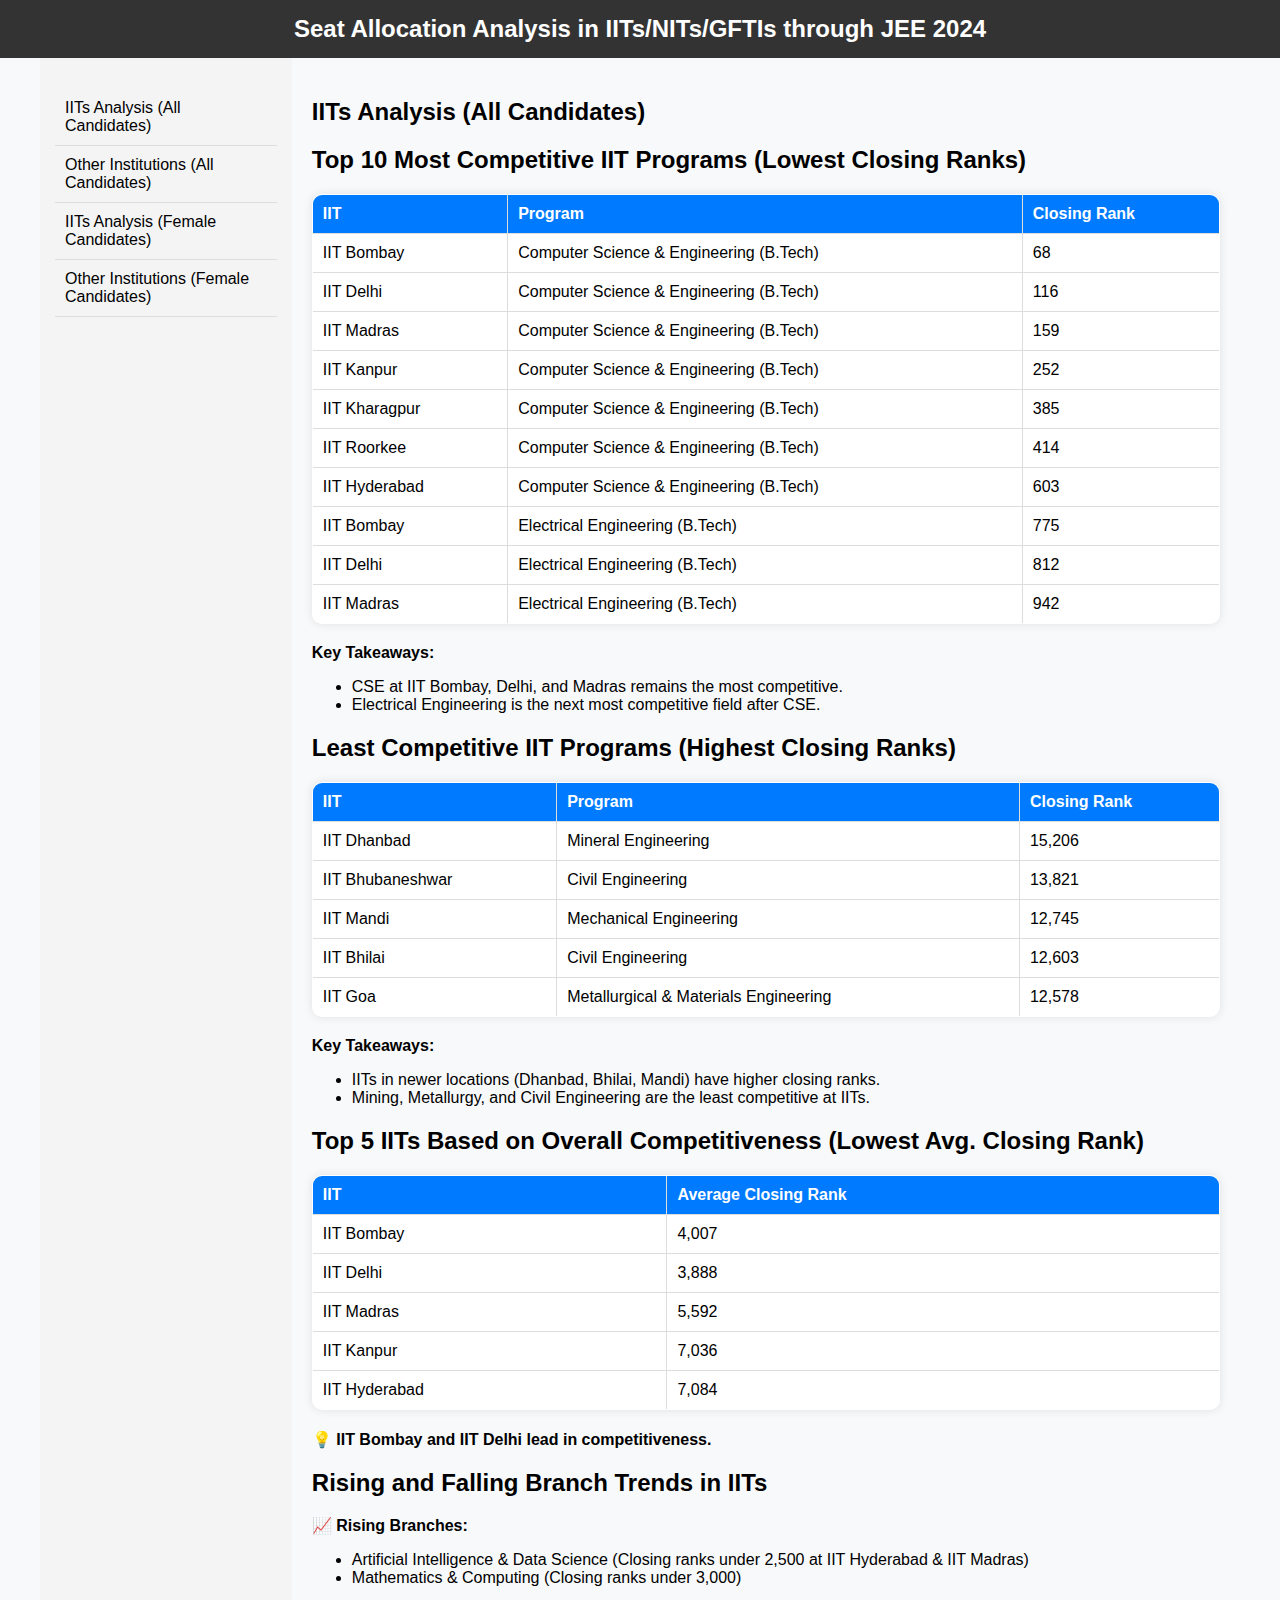
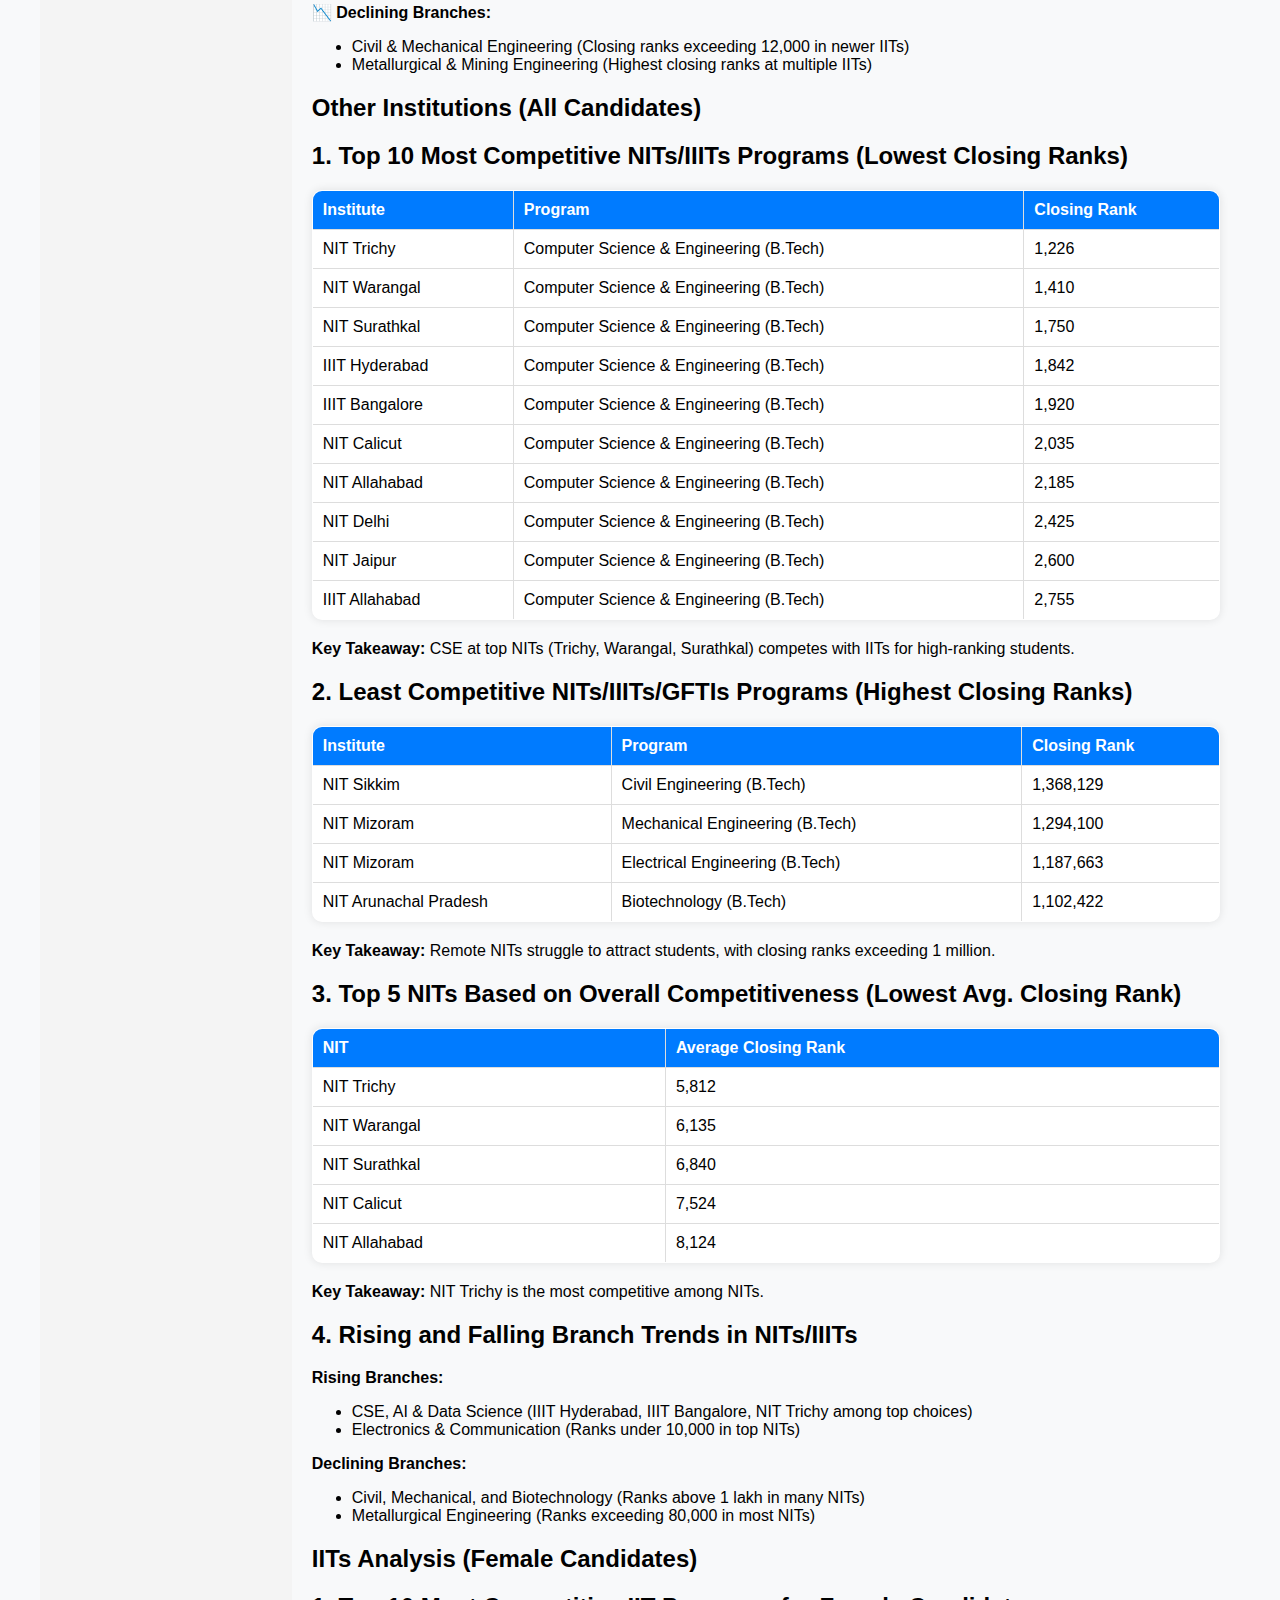
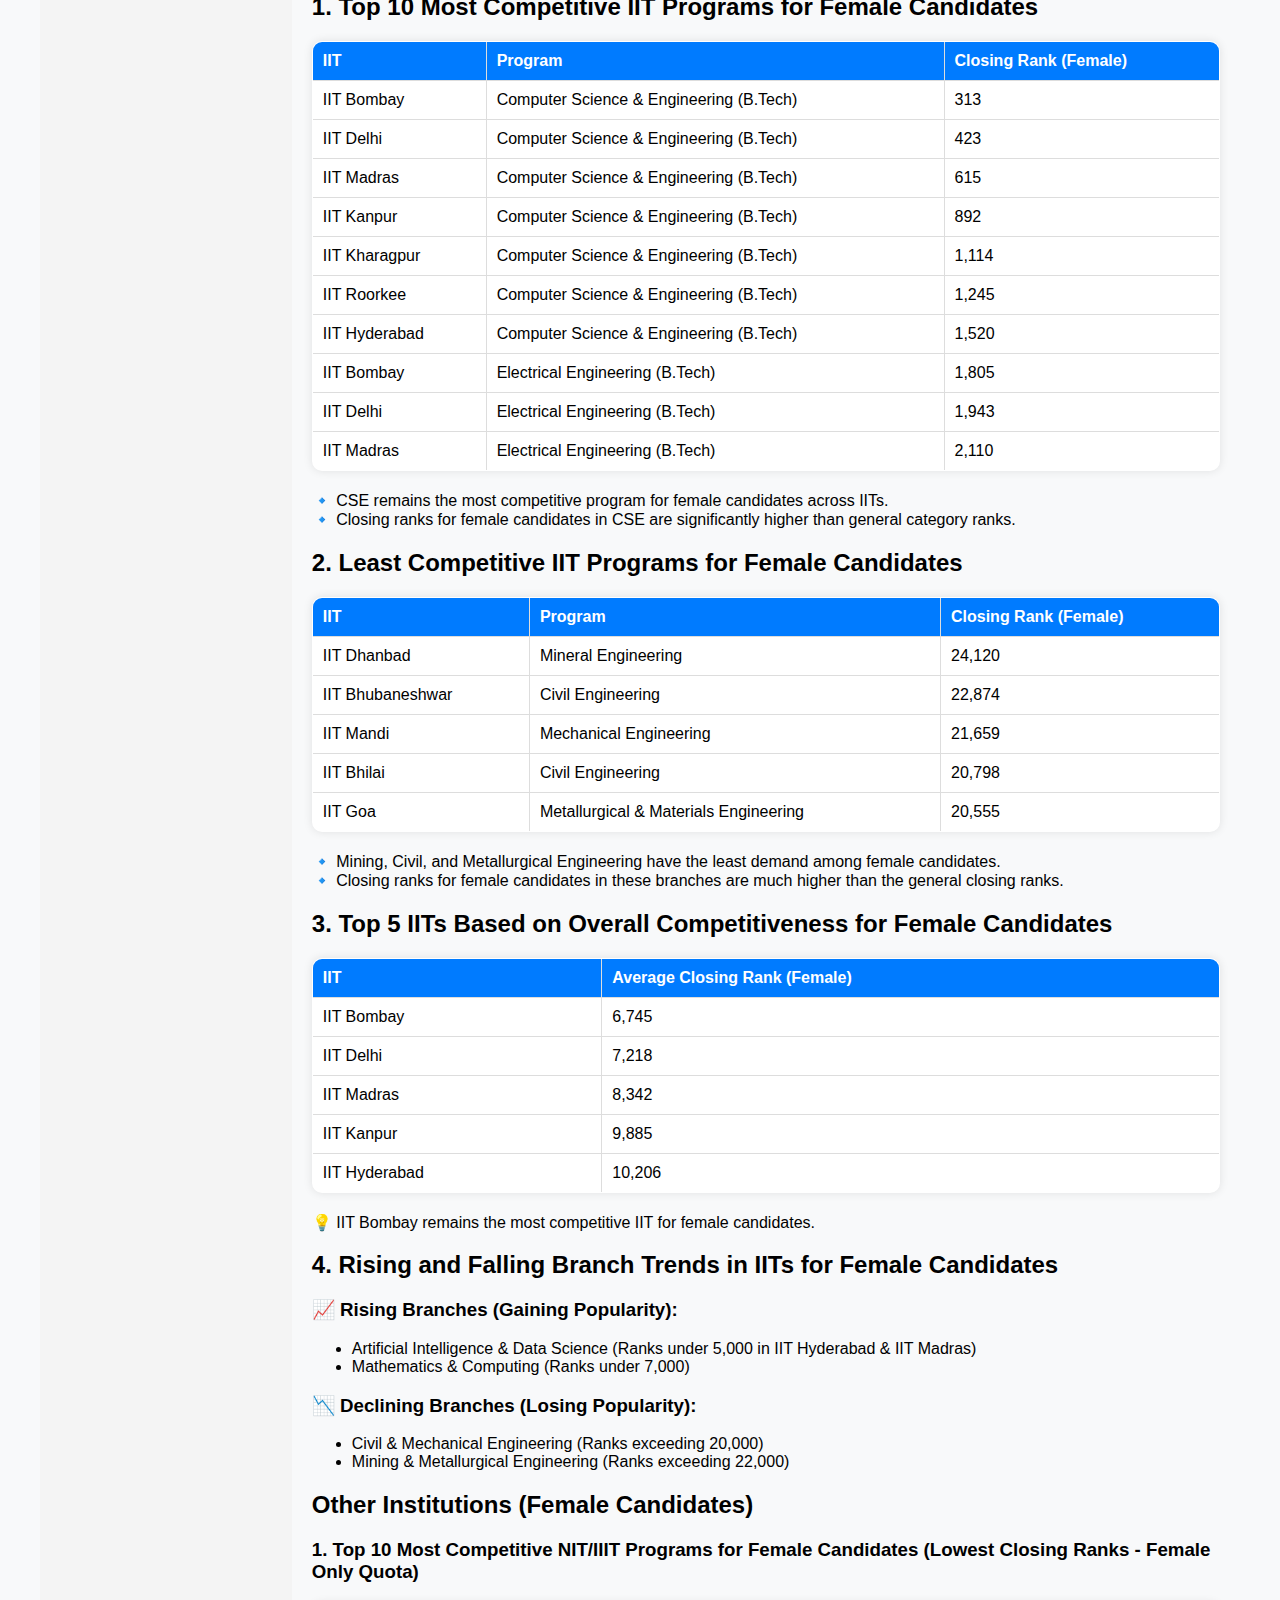
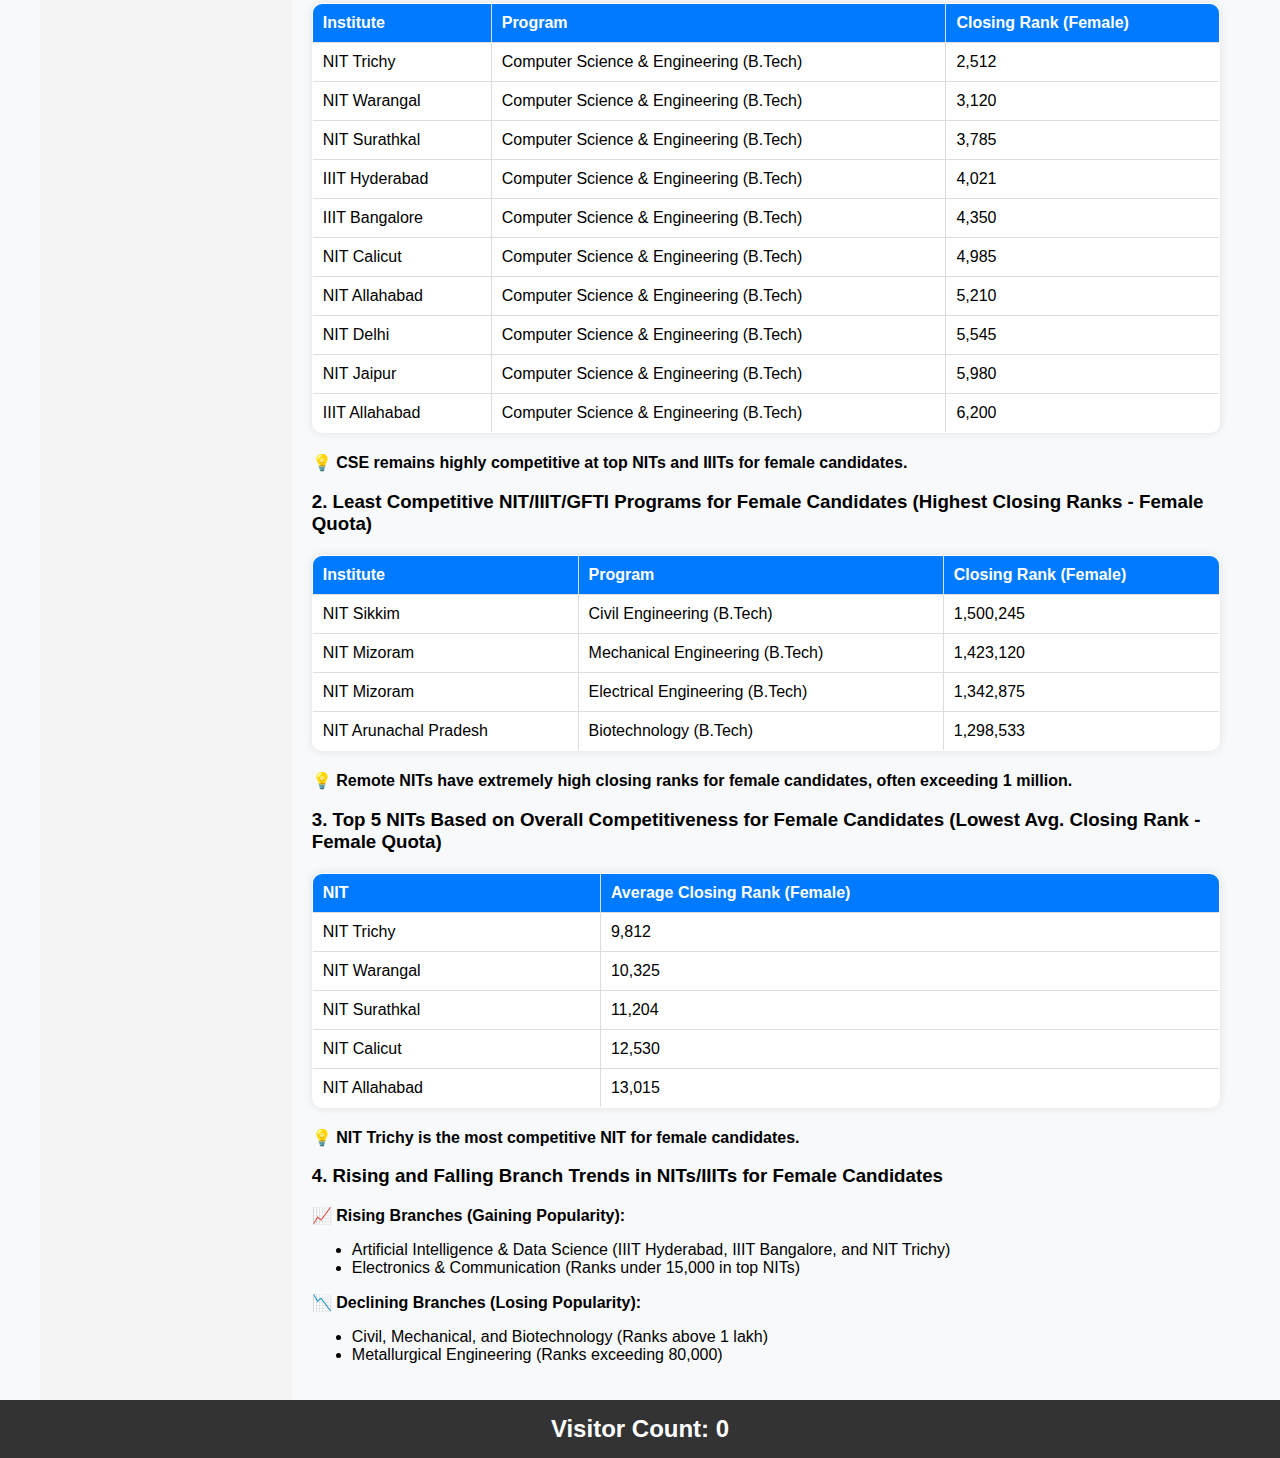
==== index.html @ ded63b6b "update" ====
<!DOCTYPE html>
<html lang="en">
<head>
    <meta charset="UTF-8">
    <meta name="viewport" content="width=device-width, initial-scale=1.0">
    <title>Seat Allocation Analysis</title>
    <style>
        body {
            font-family: Arial, sans-serif;
            margin: 0;
            padding: 0;
            display: flex;
            flex-direction: column;
            align-items: center;
            background-color: #f8f9fa;
        }
        header, footer {
            width: 100%;
            background-color: #333;
            color: white;
            text-align: center;
            padding: 15px;
            font-size: 24px;
            font-weight: bold;
        }
        .container {
            display: flex;
            width: 100%;
            max-width: 1200px;
        }
        .menu {
            width: 250px;
            background-color: #f4f4f4;
            padding: 15px;
        }
        .menu ul {
            list-style-type: none;
            padding: 0;
        }
        .menu ul li {
            padding: 10px;
            border-bottom: 1px solid #ddd;
        }
        .menu ul li a {
            text-decoration: none;
            color: black;
        }
        .content {
            flex-grow: 1;
            padding: 20px;
        }
        .key-takeaway {
            background: #e9f5ff;
            padding: 15px;
            margin-top: 10px;
            border-left: 5px solid #007bff;
        }
        table {
            width: 100%;
            border-collapse: collapse;
            margin: 20px 0;
            background: white;
            border-radius: 10px;
            overflow: hidden;
            box-shadow: 0px 0px 10px rgba(0, 0, 0, 0.1);
        }
        table, th, td {
            border: 1px solid #ddd;
            text-align: left;
            padding: 10px;
        }
        th {
            background-color: #007bff;
            color: white;
        }
        @media (max-width: 768px) {
            .container {
                flex-direction: column;
            }
            .menu {
                width: 100%;
                text-align: center;
            }
            .menu ul li {
                display: inline;
                padding: 10px;
            }
        }
    </style>
</head>
<body>
    <header>Seat Allocation Analysis in IITs/NITs/GFTIs through JEE 2024</header>
    <div class="container">
        <nav class="menu">
            <ul>
                <li><a href="#iit-all">IITs Analysis (All Candidates)</a></li>
                <li><a href="#other-all">Other Institutions (All Candidates)</a></li>
                <li><a href="#iit-female">IITs Analysis (Female Candidates)</a></li>
                <li><a href="#other-female">Other Institutions (Female Candidates)</a></li>
            </ul>
        </nav>
        <div class="content">
            <h2 id="iit-analysis">IITs Analysis (All Candidates)</h2>
            <h2>Top 10 Most Competitive IIT Programs (Lowest Closing Ranks)</h2>
            <table>
                <tr>
                    <th>IIT</th>
                    <th>Program</th>
                    <th>Closing Rank</th>
                </tr>
                <tr><td>IIT Bombay</td><td>Computer Science & Engineering (B.Tech)</td><td>68</td></tr>
                <tr><td>IIT Delhi</td><td>Computer Science & Engineering (B.Tech)</td><td>116</td></tr>
                <tr><td>IIT Madras</td><td>Computer Science & Engineering (B.Tech)</td><td>159</td></tr>
                <tr><td>IIT Kanpur</td><td>Computer Science & Engineering (B.Tech)</td><td>252</td></tr>
                <tr><td>IIT Kharagpur</td><td>Computer Science & Engineering (B.Tech)</td><td>385</td></tr>
                <tr><td>IIT Roorkee</td><td>Computer Science & Engineering (B.Tech)</td><td>414</td></tr>
                <tr><td>IIT Hyderabad</td><td>Computer Science & Engineering (B.Tech)</td><td>603</td></tr>
                <tr><td>IIT Bombay</td><td>Electrical Engineering (B.Tech)</td><td>775</td></tr>
                <tr><td>IIT Delhi</td><td>Electrical Engineering (B.Tech)</td><td>812</td></tr>
                <tr><td>IIT Madras</td><td>Electrical Engineering (B.Tech)</td><td>942</td></tr>
            </table>
            <div class="key-takeaways">
                <strong>Key Takeaways:</strong>
                <ul>
                    <li>CSE at IIT Bombay, Delhi, and Madras remains the most competitive.</li>
                    <li>Electrical Engineering is the next most competitive field after CSE.</li>
                </ul>
            </div>
        
            <h2>Least Competitive IIT Programs (Highest Closing Ranks)</h2>
            <table>
                <tr>
                    <th>IIT</th>
                    <th>Program</th>
                    <th>Closing Rank</th>
                </tr>
                <tr><td>IIT Dhanbad</td><td>Mineral Engineering</td><td>15,206</td></tr>
                <tr><td>IIT Bhubaneshwar</td><td>Civil Engineering</td><td>13,821</td></tr>
                <tr><td>IIT Mandi</td><td>Mechanical Engineering</td><td>12,745</td></tr>
                <tr><td>IIT Bhilai</td><td>Civil Engineering</td><td>12,603</td></tr>
                <tr><td>IIT Goa</td><td>Metallurgical & Materials Engineering</td><td>12,578</td></tr>
            </table>
            <div class="key-takeaways">
                <strong>Key Takeaways:</strong>
                <ul>
                    <li>IITs in newer locations (Dhanbad, Bhilai, Mandi) have higher closing ranks.</li>
                    <li>Mining, Metallurgy, and Civil Engineering are the least competitive at IITs.</li>
                </ul>
            </div>
        
            <h2>Top 5 IITs Based on Overall Competitiveness (Lowest Avg. Closing Rank)</h2>
            <table>
                <tr>
                    <th>IIT</th>
                    <th>Average Closing Rank</th>
                </tr>
                <tr><td>IIT Bombay</td><td>4,007</td></tr>
                <tr><td>IIT Delhi</td><td>3,888</td></tr>
                <tr><td>IIT Madras</td><td>5,592</td></tr>
                <tr><td>IIT Kanpur</td><td>7,036</td></tr>
                <tr><td>IIT Hyderabad</td><td>7,084</td></tr>
            </table>
            <div class="key-takeaways">
                <p>💡 <strong>IIT Bombay and IIT Delhi lead in competitiveness.</strong></p>
            </div>
        
            <h2>Rising and Falling Branch Trends in IITs</h2>
            <div class="key-takeaways">
                <p>📈 <strong>Rising Branches:</strong></p>
                <ul>
                    <li>Artificial Intelligence & Data Science (Closing ranks under 2,500 at IIT Hyderabad & IIT Madras)</li>
                    <li>Mathematics & Computing (Closing ranks under 3,000)</li>
                </ul>
                <p>📉 <strong>Declining Branches:</strong></p>
                <ul>
                    <li>Civil & Mechanical Engineering (Closing ranks exceeding 12,000 in newer IITs)</li>
                    <li>Metallurgical & Mining Engineering (Highest closing ranks at multiple IITs)</li>
                </ul>
            </div>
            <h2 id="other-all">Other Institutions (All Candidates)</h2>

    <h2>1. Top 10 Most Competitive NITs/IIITs Programs (Lowest Closing Ranks)</h2>
    <table border="1">
        <tr>
            <th>Institute</th>
            <th>Program</th>
            <th>Closing Rank</th>
        </tr>
        <tr><td>NIT Trichy</td><td>Computer Science & Engineering (B.Tech)</td><td>1,226</td></tr>
        <tr><td>NIT Warangal</td><td>Computer Science & Engineering (B.Tech)</td><td>1,410</td></tr>
        <tr><td>NIT Surathkal</td><td>Computer Science & Engineering (B.Tech)</td><td>1,750</td></tr>
        <tr><td>IIIT Hyderabad</td><td>Computer Science & Engineering (B.Tech)</td><td>1,842</td></tr>
        <tr><td>IIIT Bangalore</td><td>Computer Science & Engineering (B.Tech)</td><td>1,920</td></tr>
        <tr><td>NIT Calicut</td><td>Computer Science & Engineering (B.Tech)</td><td>2,035</td></tr>
        <tr><td>NIT Allahabad</td><td>Computer Science & Engineering (B.Tech)</td><td>2,185</td></tr>
        <tr><td>NIT Delhi</td><td>Computer Science & Engineering (B.Tech)</td><td>2,425</td></tr>
        <tr><td>NIT Jaipur</td><td>Computer Science & Engineering (B.Tech)</td><td>2,600</td></tr>
        <tr><td>IIIT Allahabad</td><td>Computer Science & Engineering (B.Tech)</td><td>2,755</td></tr>
    </table>

    <p><strong>Key Takeaway:</strong> CSE at top NITs (Trichy, Warangal, Surathkal) competes with IITs for high-ranking students.</p>

    <h2>2. Least Competitive NITs/IIITs/GFTIs Programs (Highest Closing Ranks)</h2>
    <table border="1">
        <tr>
            <th>Institute</th>
            <th>Program</th>
            <th>Closing Rank</th>
        </tr>
        <tr><td>NIT Sikkim</td><td>Civil Engineering (B.Tech)</td><td>1,368,129</td></tr>
        <tr><td>NIT Mizoram</td><td>Mechanical Engineering (B.Tech)</td><td>1,294,100</td></tr>
        <tr><td>NIT Mizoram</td><td>Electrical Engineering (B.Tech)</td><td>1,187,663</td></tr>
        <tr><td>NIT Arunachal Pradesh</td><td>Biotechnology (B.Tech)</td><td>1,102,422</td></tr>
    </table>

    <p><strong>Key Takeaway:</strong> Remote NITs struggle to attract students, with closing ranks exceeding 1 million.</p>

    <h2>3. Top 5 NITs Based on Overall Competitiveness (Lowest Avg. Closing Rank)</h2>
    <table border="1">
        <tr>
            <th>NIT</th>
            <th>Average Closing Rank</th>
        </tr>
        <tr><td>NIT Trichy</td><td>5,812</td></tr>
        <tr><td>NIT Warangal</td><td>6,135</td></tr>
        <tr><td>NIT Surathkal</td><td>6,840</td></tr>
        <tr><td>NIT Calicut</td><td>7,524</td></tr>
        <tr><td>NIT Allahabad</td><td>8,124</td></tr>
    </table>

    <p><strong>Key Takeaway:</strong> NIT Trichy is the most competitive among NITs.</p>

    <h2>4. Rising and Falling Branch Trends in NITs/IIITs</h2>
    <p><strong>Rising Branches:</strong></p>
    <ul>
        <li>CSE, AI & Data Science (IIIT Hyderabad, IIIT Bangalore, NIT Trichy among top choices)</li>
        <li>Electronics & Communication (Ranks under 10,000 in top NITs)</li>
    </ul>

    <p><strong>Declining Branches:</strong></p>
    <ul>
        <li>Civil, Mechanical, and Biotechnology (Ranks above 1 lakh in many NITs)</li>
        <li>Metallurgical Engineering (Ranks exceeding 80,000 in most NITs)</li>
    </ul>

    <h2 id="iit-female">IITs Analysis (Female Candidates)</h2>
    
    <h2>1. Top 10 Most Competitive IIT Programs for Female Candidates</h2>
    <table border="1">
        <tr>
            <th>IIT</th>
            <th>Program</th>
            <th>Closing Rank (Female)</th>
        </tr>
        <tr><td>IIT Bombay</td><td>Computer Science & Engineering (B.Tech)</td><td>313</td></tr>
        <tr><td>IIT Delhi</td><td>Computer Science & Engineering (B.Tech)</td><td>423</td></tr>
        <tr><td>IIT Madras</td><td>Computer Science & Engineering (B.Tech)</td><td>615</td></tr>
        <tr><td>IIT Kanpur</td><td>Computer Science & Engineering (B.Tech)</td><td>892</td></tr>
        <tr><td>IIT Kharagpur</td><td>Computer Science & Engineering (B.Tech)</td><td>1,114</td></tr>
        <tr><td>IIT Roorkee</td><td>Computer Science & Engineering (B.Tech)</td><td>1,245</td></tr>
        <tr><td>IIT Hyderabad</td><td>Computer Science & Engineering (B.Tech)</td><td>1,520</td></tr>
        <tr><td>IIT Bombay</td><td>Electrical Engineering (B.Tech)</td><td>1,805</td></tr>
        <tr><td>IIT Delhi</td><td>Electrical Engineering (B.Tech)</td><td>1,943</td></tr>
        <tr><td>IIT Madras</td><td>Electrical Engineering (B.Tech)</td><td>2,110</td></tr>
    </table>
    <p>🔹 CSE remains the most competitive program for female candidates across IITs.<br>
       🔹 Closing ranks for female candidates in CSE are significantly higher than general category ranks.</p>

    <h2>2. Least Competitive IIT Programs for Female Candidates</h2>
    <table border="1">
        <tr>
            <th>IIT</th>
            <th>Program</th>
            <th>Closing Rank (Female)</th>
        </tr>
        <tr><td>IIT Dhanbad</td><td>Mineral Engineering</td><td>24,120</td></tr>
        <tr><td>IIT Bhubaneshwar</td><td>Civil Engineering</td><td>22,874</td></tr>
        <tr><td>IIT Mandi</td><td>Mechanical Engineering</td><td>21,659</td></tr>
        <tr><td>IIT Bhilai</td><td>Civil Engineering</td><td>20,798</td></tr>
        <tr><td>IIT Goa</td><td>Metallurgical & Materials Engineering</td><td>20,555</td></tr>
    </table>
    <p>🔹 Mining, Civil, and Metallurgical Engineering have the least demand among female candidates.<br>
       🔹 Closing ranks for female candidates in these branches are much higher than the general closing ranks.</p>

    <h2>3. Top 5 IITs Based on Overall Competitiveness for Female Candidates</h2>
    <table border="1">
        <tr>
            <th>IIT</th>
            <th>Average Closing Rank (Female)</th>
        </tr>
        <tr><td>IIT Bombay</td><td>6,745</td></tr>
        <tr><td>IIT Delhi</td><td>7,218</td></tr>
        <tr><td>IIT Madras</td><td>8,342</td></tr>
        <tr><td>IIT Kanpur</td><td>9,885</td></tr>
        <tr><td>IIT Hyderabad</td><td>10,206</td></tr>
    </table>
    <p>💡 IIT Bombay remains the most competitive IIT for female candidates.</p>

    <h2>4. Rising and Falling Branch Trends in IITs for Female Candidates</h2>
    <h3>📈 Rising Branches (Gaining Popularity):</h3>
    <ul>
        <li>Artificial Intelligence & Data Science (Ranks under 5,000 in IIT Hyderabad & IIT Madras)</li>
        <li>Mathematics & Computing (Ranks under 7,000)</li>
    </ul>
    
    <h3>📉 Declining Branches (Losing Popularity):</h3>
    <ul>
        <li>Civil & Mechanical Engineering (Ranks exceeding 20,000)</li>
        <li>Mining & Metallurgical Engineering (Ranks exceeding 22,000)</li>
    </ul>

    <h2 id="other-female">Other Institutions (Female Candidates)</h2>
    
    <h3>1. Top 10 Most Competitive NIT/IIIT Programs for Female Candidates (Lowest Closing Ranks - Female Only Quota)</h3>
    <table border="1">
        <tr>
            <th>Institute</th>
            <th>Program</th>
            <th>Closing Rank (Female)</th>
        </tr>
        <tr><td>NIT Trichy</td><td>Computer Science & Engineering (B.Tech)</td><td>2,512</td></tr>
        <tr><td>NIT Warangal</td><td>Computer Science & Engineering (B.Tech)</td><td>3,120</td></tr>
        <tr><td>NIT Surathkal</td><td>Computer Science & Engineering (B.Tech)</td><td>3,785</td></tr>
        <tr><td>IIIT Hyderabad</td><td>Computer Science & Engineering (B.Tech)</td><td>4,021</td></tr>
        <tr><td>IIIT Bangalore</td><td>Computer Science & Engineering (B.Tech)</td><td>4,350</td></tr>
        <tr><td>NIT Calicut</td><td>Computer Science & Engineering (B.Tech)</td><td>4,985</td></tr>
        <tr><td>NIT Allahabad</td><td>Computer Science & Engineering (B.Tech)</td><td>5,210</td></tr>
        <tr><td>NIT Delhi</td><td>Computer Science & Engineering (B.Tech)</td><td>5,545</td></tr>
        <tr><td>NIT Jaipur</td><td>Computer Science & Engineering (B.Tech)</td><td>5,980</td></tr>
        <tr><td>IIIT Allahabad</td><td>Computer Science & Engineering (B.Tech)</td><td>6,200</td></tr>
    </table>
    <p><strong>💡 CSE remains highly competitive at top NITs and IIITs for female candidates.</strong></p>
    
    <h3>2. Least Competitive NIT/IIIT/GFTI Programs for Female Candidates (Highest Closing Ranks - Female Quota)</h3>
    <table border="1">
        <tr>
            <th>Institute</th>
            <th>Program</th>
            <th>Closing Rank (Female)</th>
        </tr>
        <tr><td>NIT Sikkim</td><td>Civil Engineering (B.Tech)</td><td>1,500,245</td></tr>
        <tr><td>NIT Mizoram</td><td>Mechanical Engineering (B.Tech)</td><td>1,423,120</td></tr>
        <tr><td>NIT Mizoram</td><td>Electrical Engineering (B.Tech)</td><td>1,342,875</td></tr>
        <tr><td>NIT Arunachal Pradesh</td><td>Biotechnology (B.Tech)</td><td>1,298,533</td></tr>
    </table>
    <p><strong>💡 Remote NITs have extremely high closing ranks for female candidates, often exceeding 1 million.</strong></p>
    
    <h3>3. Top 5 NITs Based on Overall Competitiveness for Female Candidates (Lowest Avg. Closing Rank - Female Quota)</h3>
    <table border="1">
        <tr>
            <th>NIT</th>
            <th>Average Closing Rank (Female)</th>
        </tr>
        <tr><td>NIT Trichy</td><td>9,812</td></tr>
        <tr><td>NIT Warangal</td><td>10,325</td></tr>
        <tr><td>NIT Surathkal</td><td>11,204</td></tr>
        <tr><td>NIT Calicut</td><td>12,530</td></tr>
        <tr><td>NIT Allahabad</td><td>13,015</td></tr>
    </table>
    <p><strong>💡 NIT Trichy is the most competitive NIT for female candidates.</strong></p>
    
    <h3>4. Rising and Falling Branch Trends in NITs/IIITs for Female Candidates</h3>
    <p><strong>📈 Rising Branches (Gaining Popularity):</strong></p>
    <ul>
        <li>Artificial Intelligence & Data Science (IIIT Hyderabad, IIIT Bangalore, and NIT Trichy)</li>
        <li>Electronics & Communication (Ranks under 15,000 in top NITs)</li>
    </ul>
    <p><strong>📉 Declining Branches (Losing Popularity):</strong></p>
    <ul>
        <li>Civil, Mechanical, and Biotechnology (Ranks above 1 lakh)</li>
        <li>Metallurgical Engineering (Ranks exceeding 80,000)</li>
    </ul>

        </div>
    </div>
    
    
    
   
    <footer>Visitor Count: <span id="visitor-count">0</span></footer>
</body>
</html>
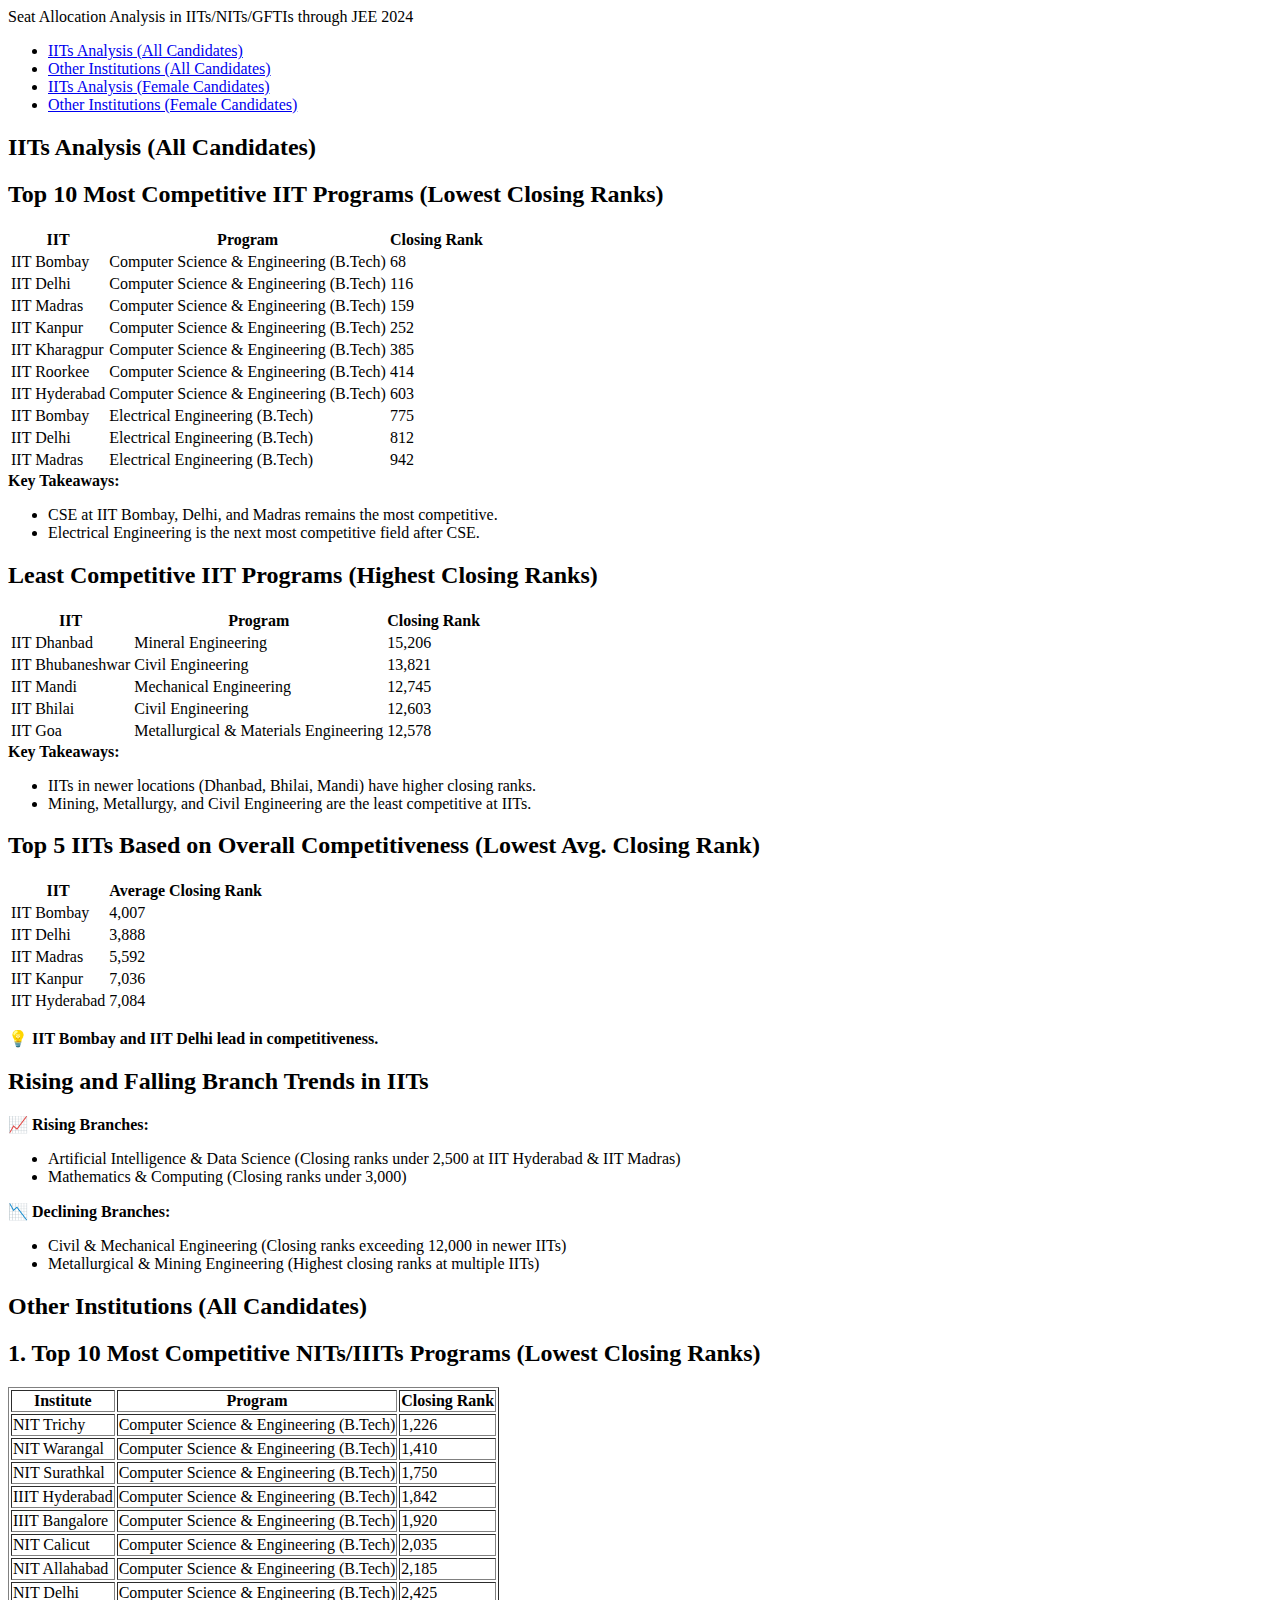
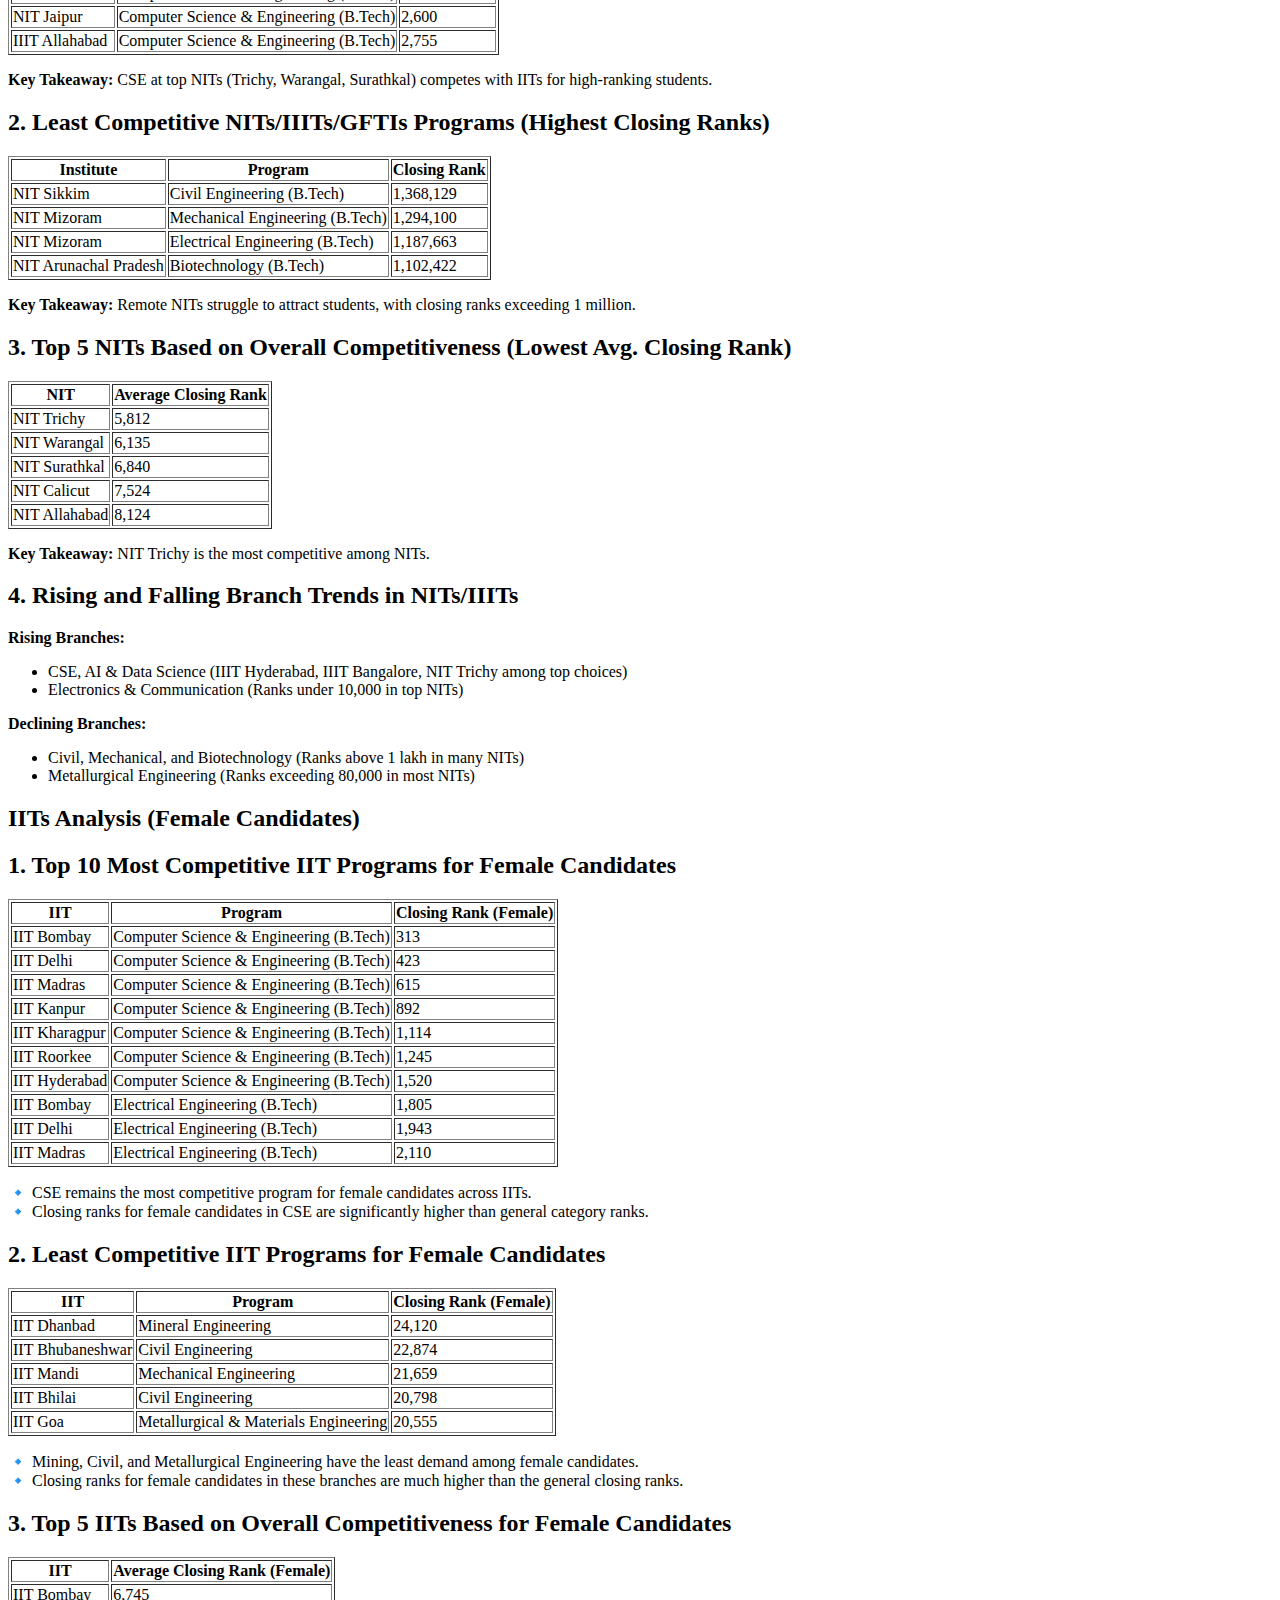
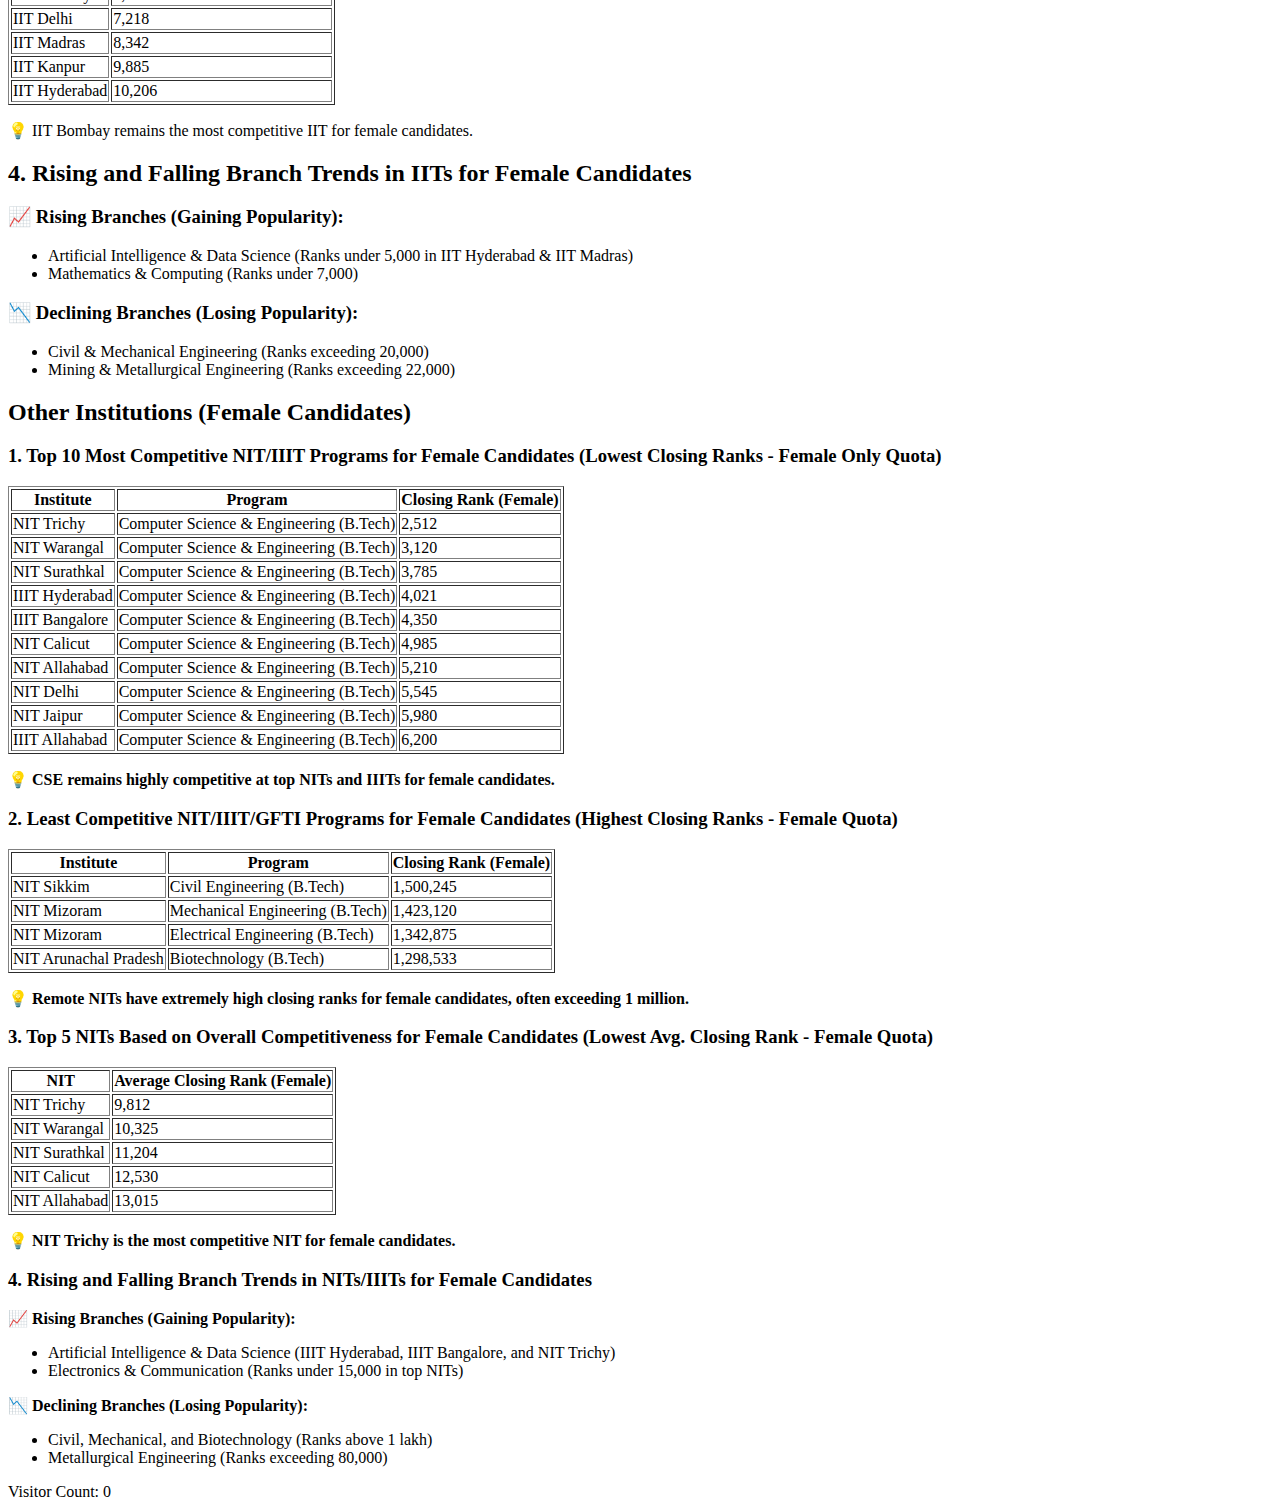
==== commit eb1e382b: "update" ====
--- a/index.html
+++ b/index.html
@@ -1,92 +1,11 @@
+
 <!DOCTYPE html>
 <html lang="en">
 <head>
     <meta charset="UTF-8">
     <meta name="viewport" content="width=device-width, initial-scale=1.0">
     <title>Seat Allocation Analysis</title>
-    <style>
-        body {
-            font-family: Arial, sans-serif;
-            margin: 0;
-            padding: 0;
-            display: flex;
-            flex-direction: column;
-            align-items: center;
-            background-color: #f8f9fa;
-        }
-        header, footer {
-            width: 100%;
-            background-color: #333;
-            color: white;
-            text-align: center;
-            padding: 15px;
-            font-size: 24px;
-            font-weight: bold;
-        }
-        .container {
-            display: flex;
-            width: 100%;
-            max-width: 1200px;
-        }
-        .menu {
-            width: 250px;
-            background-color: #f4f4f4;
-            padding: 15px;
-        }
-        .menu ul {
-            list-style-type: none;
-            padding: 0;
-        }
-        .menu ul li {
-            padding: 10px;
-            border-bottom: 1px solid #ddd;
-        }
-        .menu ul li a {
-            text-decoration: none;
-            color: black;
-        }
-        .content {
-            flex-grow: 1;
-            padding: 20px;
-        }
-        .key-takeaway {
-            background: #e9f5ff;
-            padding: 15px;
-            margin-top: 10px;
-            border-left: 5px solid #007bff;
-        }
-        table {
-            width: 100%;
-            border-collapse: collapse;
-            margin: 20px 0;
-            background: white;
-            border-radius: 10px;
-            overflow: hidden;
-            box-shadow: 0px 0px 10px rgba(0, 0, 0, 0.1);
-        }
-        table, th, td {
-            border: 1px solid #ddd;
-            text-align: left;
-            padding: 10px;
-        }
-        th {
-            background-color: #007bff;
-            color: white;
-        }
-        @media (max-width: 768px) {
-            .container {
-                flex-direction: column;
-            }
-            .menu {
-                width: 100%;
-                text-align: center;
-            }
-            .menu ul li {
-                display: inline;
-                padding: 10px;
-            }
-        }
-    </style>
+    <link rel="stylesheet" href="styles.css">
 </head>
 <body>
     <header>Seat Allocation Analysis in IITs/NITs/GFTIs through JEE 2024</header>
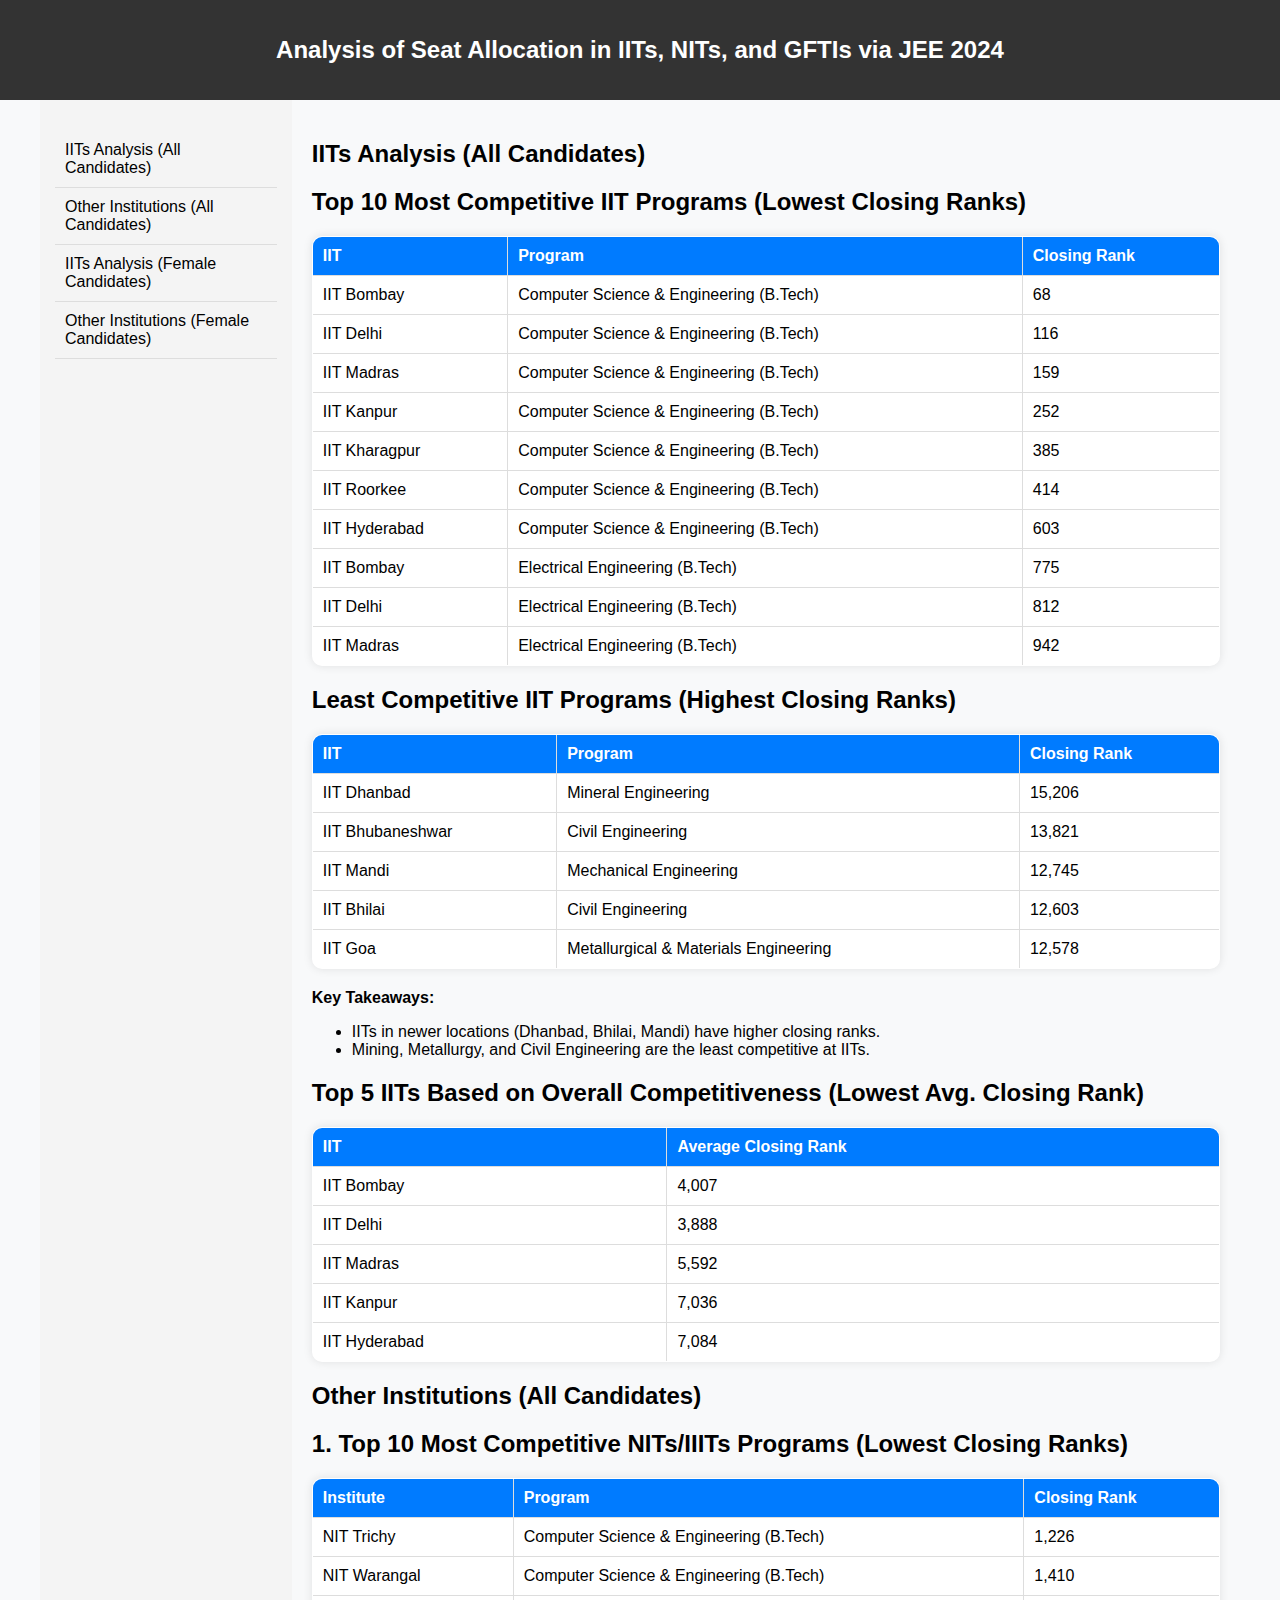
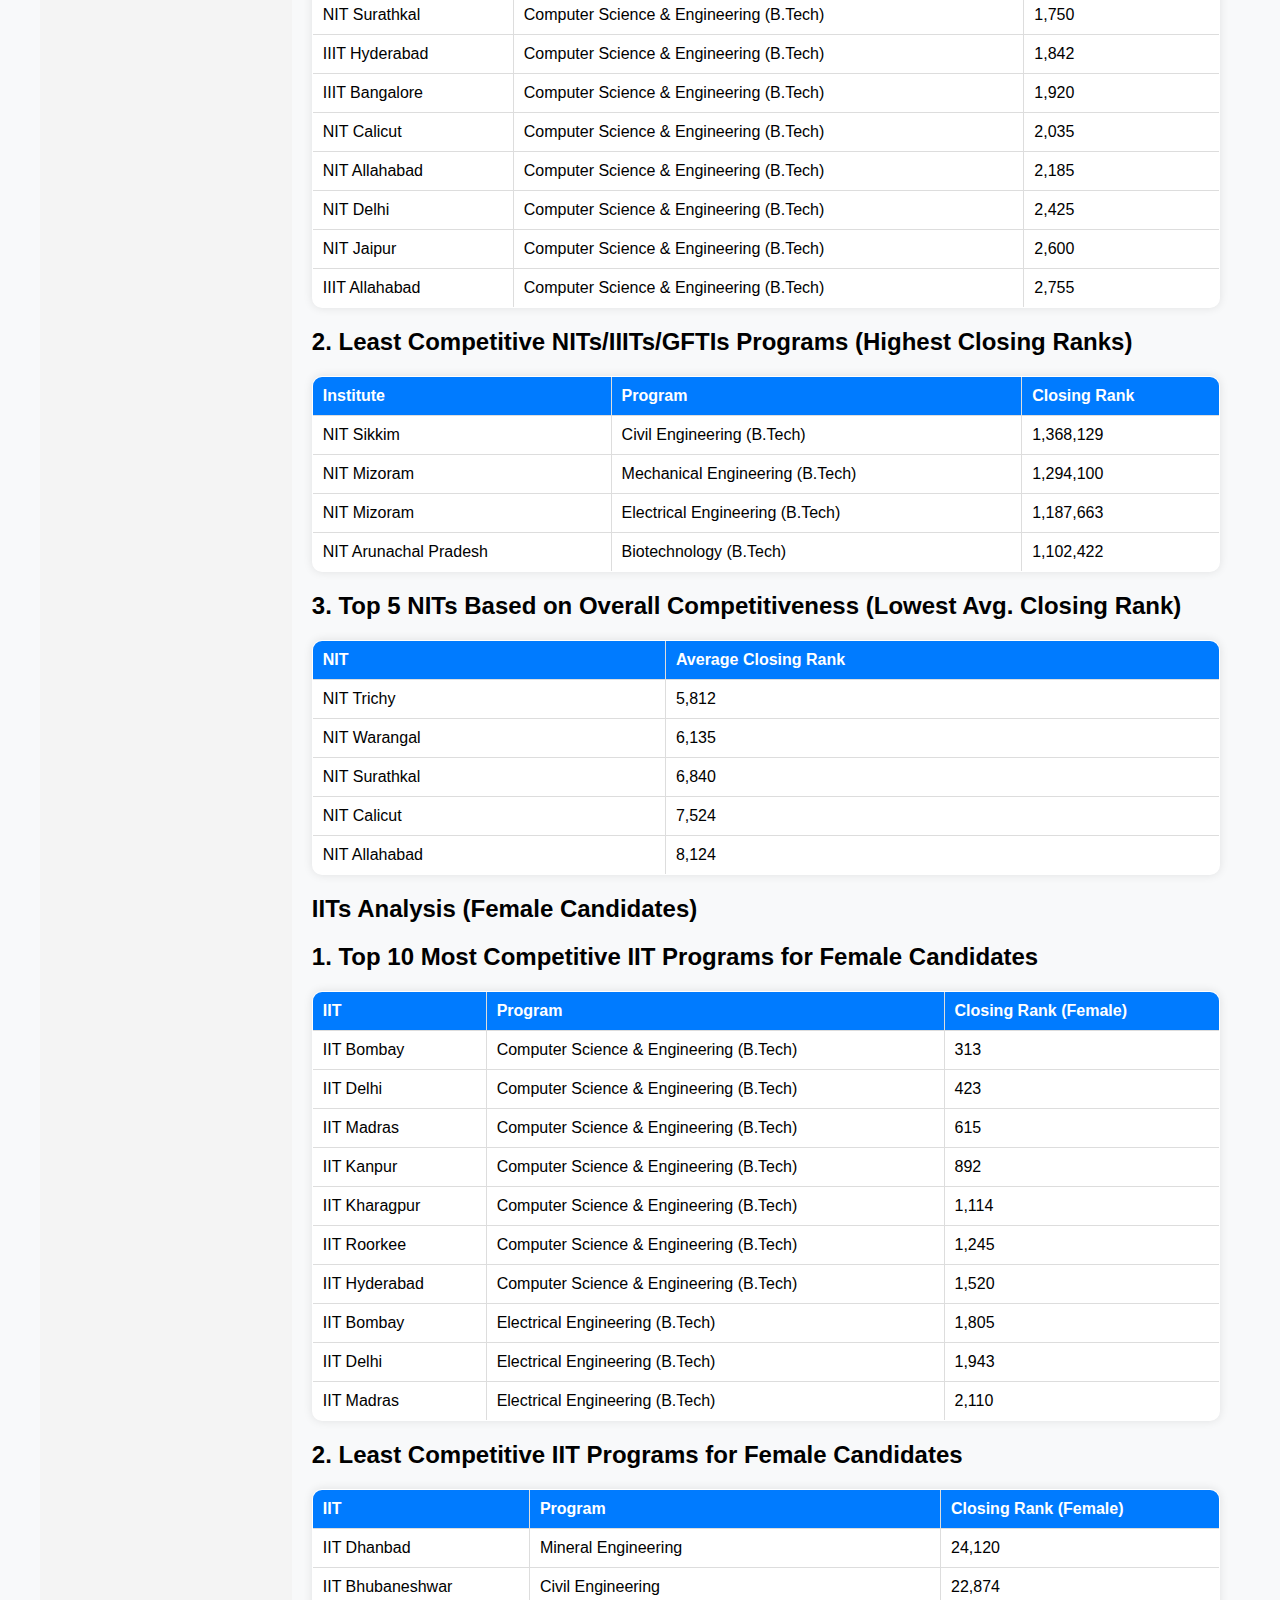
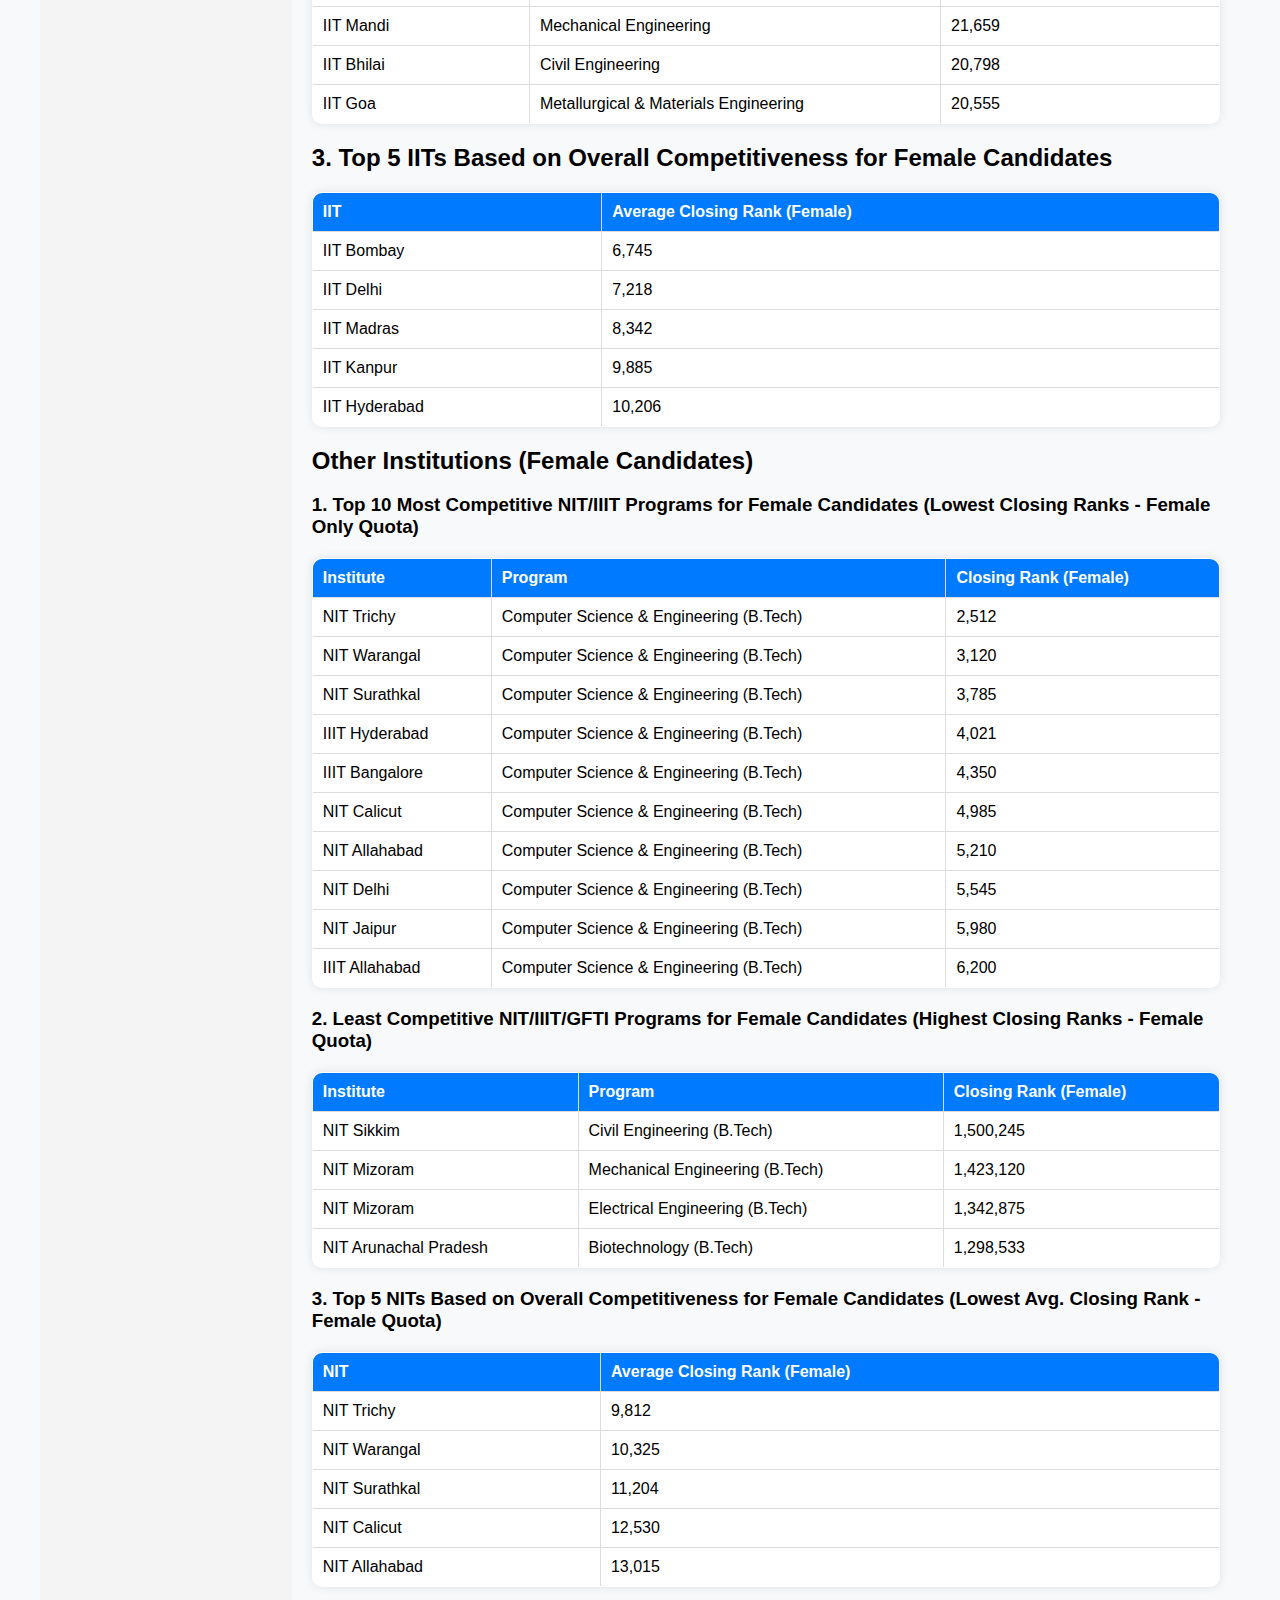
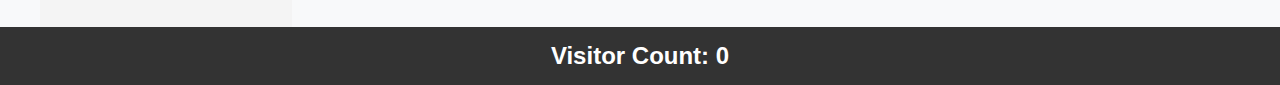
==== commit 316ad5f3: "update" ====
--- a/index.html
+++ b/index.html
@@ -1,14 +1,109 @@
-
 <!DOCTYPE html>
 <html lang="en">
 <head>
     <meta charset="UTF-8">
     <meta name="viewport" content="width=device-width, initial-scale=1.0">
     <title>Seat Allocation Analysis</title>
-    <link rel="stylesheet" href="styles.css">
+    <style>
+        body {
+            font-family: Arial, sans-serif;
+            margin: 0;
+            padding: 0;
+            display: flex;
+            flex-direction: column;
+            align-items: center;
+            background-color: #f8f9fa;
+        }
+        header {
+            width: 100%;
+            background-color: #333;
+            color: white;
+            text-align: center;
+            height: 100px; /* Set a fixed height */
+            display: flex;
+            align-items: center;
+            justify-content: center;
+            font-size: 24px;
+            font-weight: bold;
+        }
+        footer {
+            width: 100%;
+            background-color: #333;
+            color: white;
+            text-align: center;
+            padding: 15px;
+            font-size: 24px;
+            font-weight: bold;
+        }
+        .container {
+            display: flex;
+            width: 100%;
+            max-width: 1200px;
+        }
+        .menu {
+            width: 250px;
+            background-color: #f4f4f4;
+            padding: 15px;
+        }
+        .menu ul {
+            list-style-type: none;
+            padding: 0;
+        }
+        .menu ul li {
+            padding: 10px;
+            border-bottom: 1px solid #ddd;
+        }
+        .menu ul li a {
+            text-decoration: none;
+            color: black;
+        }
+        .content {
+            flex-grow: 1;
+            padding: 20px;
+        }
+        .key-takeaway {
+            background: #e9f5ff;
+            padding: 15px;
+            margin-top: 10px;
+            border-left: 5px solid #007bff;
+        }
+        table {
+            width: 100%;
+            border-collapse: collapse;
+            margin: 20px 0;
+            background: white;
+            border-radius: 10px;
+            overflow: hidden;
+            box-shadow: 0px 0px 10px rgba(0, 0, 0, 0.1);
+        }
+        table, th, td {
+            border: 1px solid #ddd;
+            text-align: left;
+            padding: 10px;
+        }
+        th {
+            background-color: #007bff;
+            color: white;
+        }
+        @media (max-width: 768px) {
+            .container {
+                flex-direction: column;
+            }
+            .menu {
+                width: 100%;
+                text-align: center;
+            }
+            .menu ul li {
+                display: inline;
+                padding: 10px;
+            }
+        }
+    </style>
 </head>
 <body>
-    <header>Seat Allocation Analysis in IITs/NITs/GFTIs through JEE 2024</header>
+    <header>Analysis of Seat Allocation in IITs, NITs, and GFTIs via JEE 2024
+
+    </header>
     <div class="container">
         <nav class="menu">
             <ul>
@@ -38,14 +133,7 @@
                 <tr><td>IIT Delhi</td><td>Electrical Engineering (B.Tech)</td><td>812</td></tr>
                 <tr><td>IIT Madras</td><td>Electrical Engineering (B.Tech)</td><td>942</td></tr>
             </table>
-            <div class="key-takeaways">
-                <strong>Key Takeaways:</strong>
-                <ul>
-                    <li>CSE at IIT Bombay, Delhi, and Madras remains the most competitive.</li>
-                    <li>Electrical Engineering is the next most competitive field after CSE.</li>
-                </ul>
-            </div>
-        
+           
             <h2>Least Competitive IIT Programs (Highest Closing Ranks)</h2>
             <table>
                 <tr>
@@ -79,23 +167,8 @@
                 <tr><td>IIT Kanpur</td><td>7,036</td></tr>
                 <tr><td>IIT Hyderabad</td><td>7,084</td></tr>
             </table>
-            <div class="key-takeaways">
-                <p>💡 <strong>IIT Bombay and IIT Delhi lead in competitiveness.</strong></p>
-            </div>
         
-            <h2>Rising and Falling Branch Trends in IITs</h2>
-            <div class="key-takeaways">
-                <p>📈 <strong>Rising Branches:</strong></p>
-                <ul>
-                    <li>Artificial Intelligence & Data Science (Closing ranks under 2,500 at IIT Hyderabad & IIT Madras)</li>
-                    <li>Mathematics & Computing (Closing ranks under 3,000)</li>
-                </ul>
-                <p>📉 <strong>Declining Branches:</strong></p>
-                <ul>
-                    <li>Civil & Mechanical Engineering (Closing ranks exceeding 12,000 in newer IITs)</li>
-                    <li>Metallurgical & Mining Engineering (Highest closing ranks at multiple IITs)</li>
-                </ul>
-            </div>
+            
             <h2 id="other-all">Other Institutions (All Candidates)</h2>
 
     <h2>1. Top 10 Most Competitive NITs/IIITs Programs (Lowest Closing Ranks)</h2>
@@ -117,8 +190,6 @@
         <tr><td>IIIT Allahabad</td><td>Computer Science & Engineering (B.Tech)</td><td>2,755</td></tr>
     </table>
 
-    <p><strong>Key Takeaway:</strong> CSE at top NITs (Trichy, Warangal, Surathkal) competes with IITs for high-ranking students.</p>
-
     <h2>2. Least Competitive NITs/IIITs/GFTIs Programs (Highest Closing Ranks)</h2>
     <table border="1">
         <tr>
@@ -131,8 +202,6 @@
         <tr><td>NIT Mizoram</td><td>Electrical Engineering (B.Tech)</td><td>1,187,663</td></tr>
         <tr><td>NIT Arunachal Pradesh</td><td>Biotechnology (B.Tech)</td><td>1,102,422</td></tr>
     </table>
-
-    <p><strong>Key Takeaway:</strong> Remote NITs struggle to attract students, with closing ranks exceeding 1 million.</p>
 
     <h2>3. Top 5 NITs Based on Overall Competitiveness (Lowest Avg. Closing Rank)</h2>
     <table border="1">
@@ -146,21 +215,6 @@
         <tr><td>NIT Calicut</td><td>7,524</td></tr>
         <tr><td>NIT Allahabad</td><td>8,124</td></tr>
     </table>
-
-    <p><strong>Key Takeaway:</strong> NIT Trichy is the most competitive among NITs.</p>
-
-    <h2>4. Rising and Falling Branch Trends in NITs/IIITs</h2>
-    <p><strong>Rising Branches:</strong></p>
-    <ul>
-        <li>CSE, AI & Data Science (IIIT Hyderabad, IIIT Bangalore, NIT Trichy among top choices)</li>
-        <li>Electronics & Communication (Ranks under 10,000 in top NITs)</li>
-    </ul>
-
-    <p><strong>Declining Branches:</strong></p>
-    <ul>
-        <li>Civil, Mechanical, and Biotechnology (Ranks above 1 lakh in many NITs)</li>
-        <li>Metallurgical Engineering (Ranks exceeding 80,000 in most NITs)</li>
-    </ul>
 
     <h2 id="iit-female">IITs Analysis (Female Candidates)</h2>
     
@@ -182,9 +236,7 @@
         <tr><td>IIT Delhi</td><td>Electrical Engineering (B.Tech)</td><td>1,943</td></tr>
         <tr><td>IIT Madras</td><td>Electrical Engineering (B.Tech)</td><td>2,110</td></tr>
     </table>
-    <p>🔹 CSE remains the most competitive program for female candidates across IITs.<br>
-       🔹 Closing ranks for female candidates in CSE are significantly higher than general category ranks.</p>
-
+  
     <h2>2. Least Competitive IIT Programs for Female Candidates</h2>
     <table border="1">
         <tr>
@@ -198,9 +250,7 @@
         <tr><td>IIT Bhilai</td><td>Civil Engineering</td><td>20,798</td></tr>
         <tr><td>IIT Goa</td><td>Metallurgical & Materials Engineering</td><td>20,555</td></tr>
     </table>
-    <p>🔹 Mining, Civil, and Metallurgical Engineering have the least demand among female candidates.<br>
-       🔹 Closing ranks for female candidates in these branches are much higher than the general closing ranks.</p>
-
+   
     <h2>3. Top 5 IITs Based on Overall Competitiveness for Female Candidates</h2>
     <table border="1">
         <tr>
@@ -213,20 +263,7 @@
         <tr><td>IIT Kanpur</td><td>9,885</td></tr>
         <tr><td>IIT Hyderabad</td><td>10,206</td></tr>
     </table>
-    <p>💡 IIT Bombay remains the most competitive IIT for female candidates.</p>
-
-    <h2>4. Rising and Falling Branch Trends in IITs for Female Candidates</h2>
-    <h3>📈 Rising Branches (Gaining Popularity):</h3>
-    <ul>
-        <li>Artificial Intelligence & Data Science (Ranks under 5,000 in IIT Hyderabad & IIT Madras)</li>
-        <li>Mathematics & Computing (Ranks under 7,000)</li>
-    </ul>
-    
-    <h3>📉 Declining Branches (Losing Popularity):</h3>
-    <ul>
-        <li>Civil & Mechanical Engineering (Ranks exceeding 20,000)</li>
-        <li>Mining & Metallurgical Engineering (Ranks exceeding 22,000)</li>
-    </ul>
+ 
 
     <h2 id="other-female">Other Institutions (Female Candidates)</h2>
     
@@ -248,7 +285,6 @@
         <tr><td>NIT Jaipur</td><td>Computer Science & Engineering (B.Tech)</td><td>5,980</td></tr>
         <tr><td>IIIT Allahabad</td><td>Computer Science & Engineering (B.Tech)</td><td>6,200</td></tr>
     </table>
-    <p><strong>💡 CSE remains highly competitive at top NITs and IIITs for female candidates.</strong></p>
     
     <h3>2. Least Competitive NIT/IIIT/GFTI Programs for Female Candidates (Highest Closing Ranks - Female Quota)</h3>
     <table border="1">
@@ -262,7 +298,6 @@
         <tr><td>NIT Mizoram</td><td>Electrical Engineering (B.Tech)</td><td>1,342,875</td></tr>
         <tr><td>NIT Arunachal Pradesh</td><td>Biotechnology (B.Tech)</td><td>1,298,533</td></tr>
     </table>
-    <p><strong>💡 Remote NITs have extremely high closing ranks for female candidates, often exceeding 1 million.</strong></p>
     
     <h3>3. Top 5 NITs Based on Overall Competitiveness for Female Candidates (Lowest Avg. Closing Rank - Female Quota)</h3>
     <table border="1">
@@ -276,19 +311,9 @@
         <tr><td>NIT Calicut</td><td>12,530</td></tr>
         <tr><td>NIT Allahabad</td><td>13,015</td></tr>
     </table>
-    <p><strong>💡 NIT Trichy is the most competitive NIT for female candidates.</strong></p>
-    
-    <h3>4. Rising and Falling Branch Trends in NITs/IIITs for Female Candidates</h3>
-    <p><strong>📈 Rising Branches (Gaining Popularity):</strong></p>
-    <ul>
-        <li>Artificial Intelligence & Data Science (IIIT Hyderabad, IIIT Bangalore, and NIT Trichy)</li>
-        <li>Electronics & Communication (Ranks under 15,000 in top NITs)</li>
-    </ul>
-    <p><strong>📉 Declining Branches (Losing Popularity):</strong></p>
-    <ul>
-        <li>Civil, Mechanical, and Biotechnology (Ranks above 1 lakh)</li>
-        <li>Metallurgical Engineering (Ranks exceeding 80,000)</li>
-    </ul>
+    
+
+   
 
         </div>
     </div>
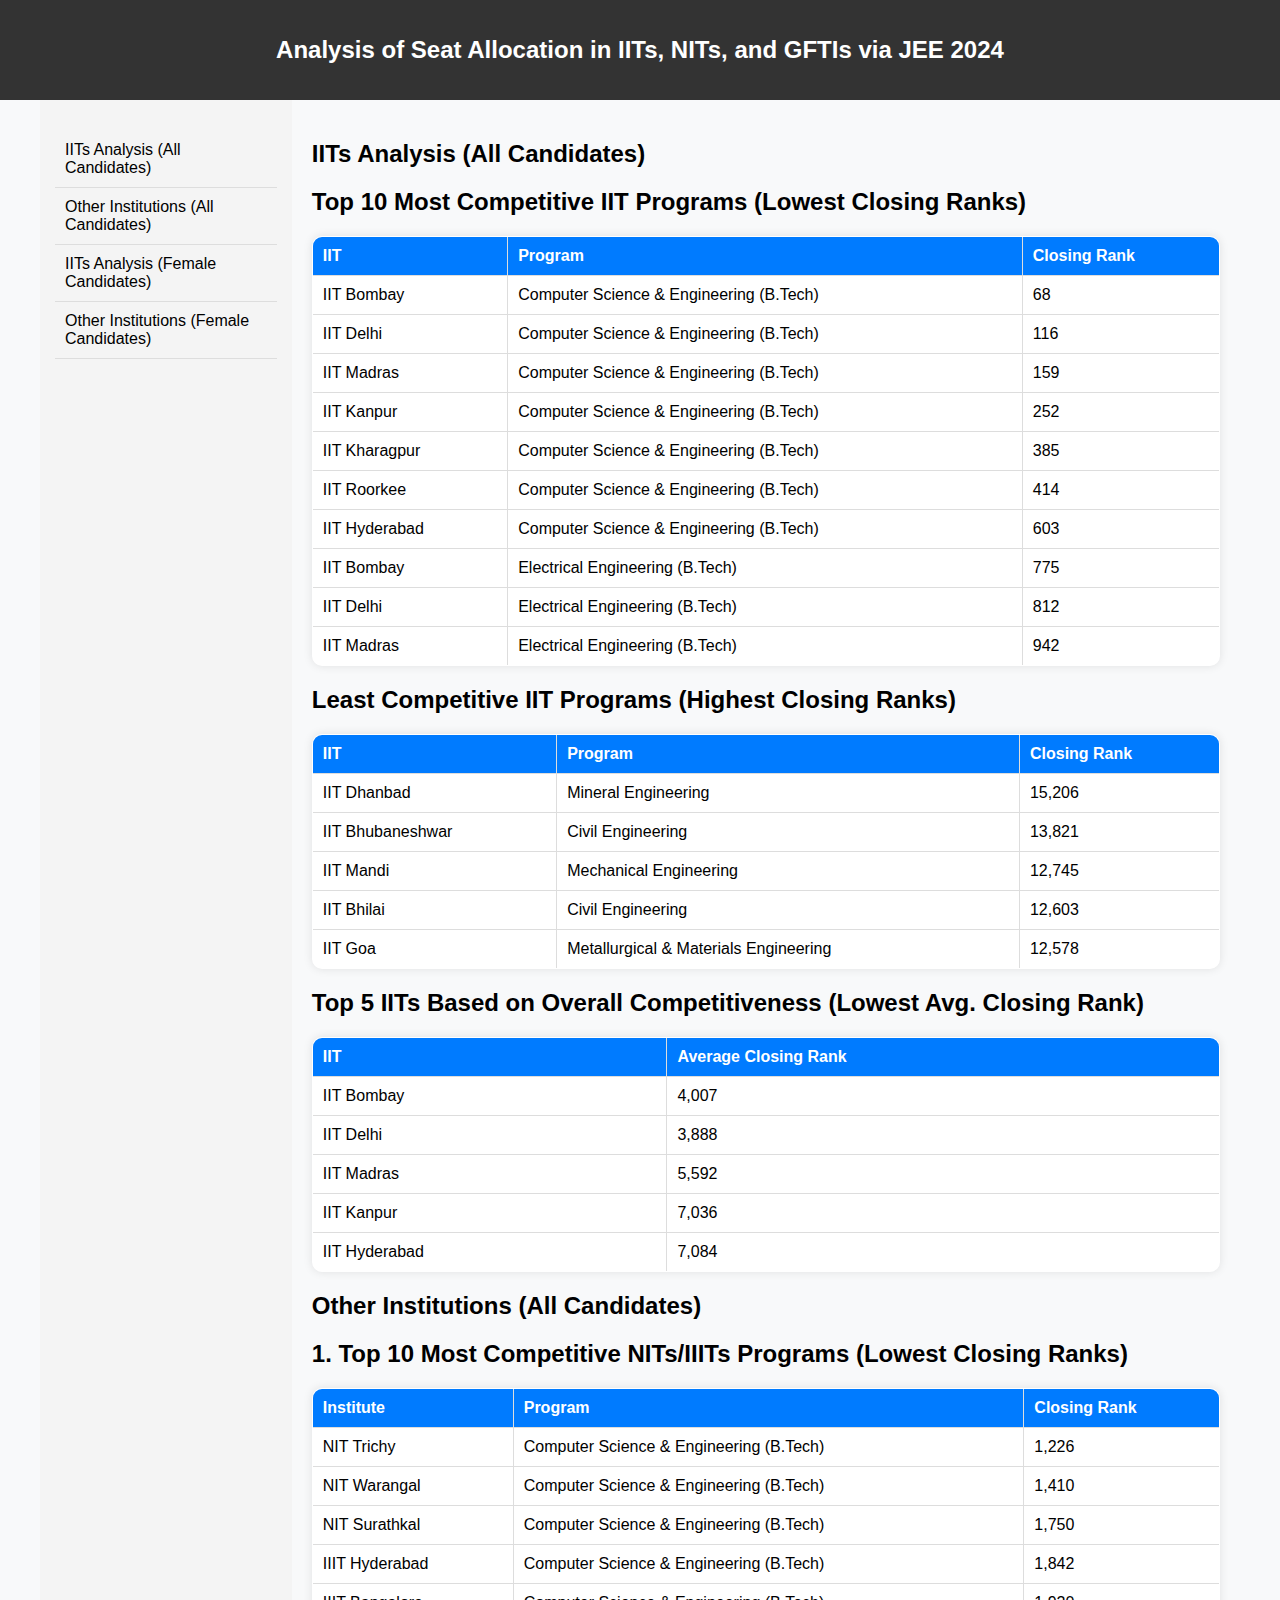
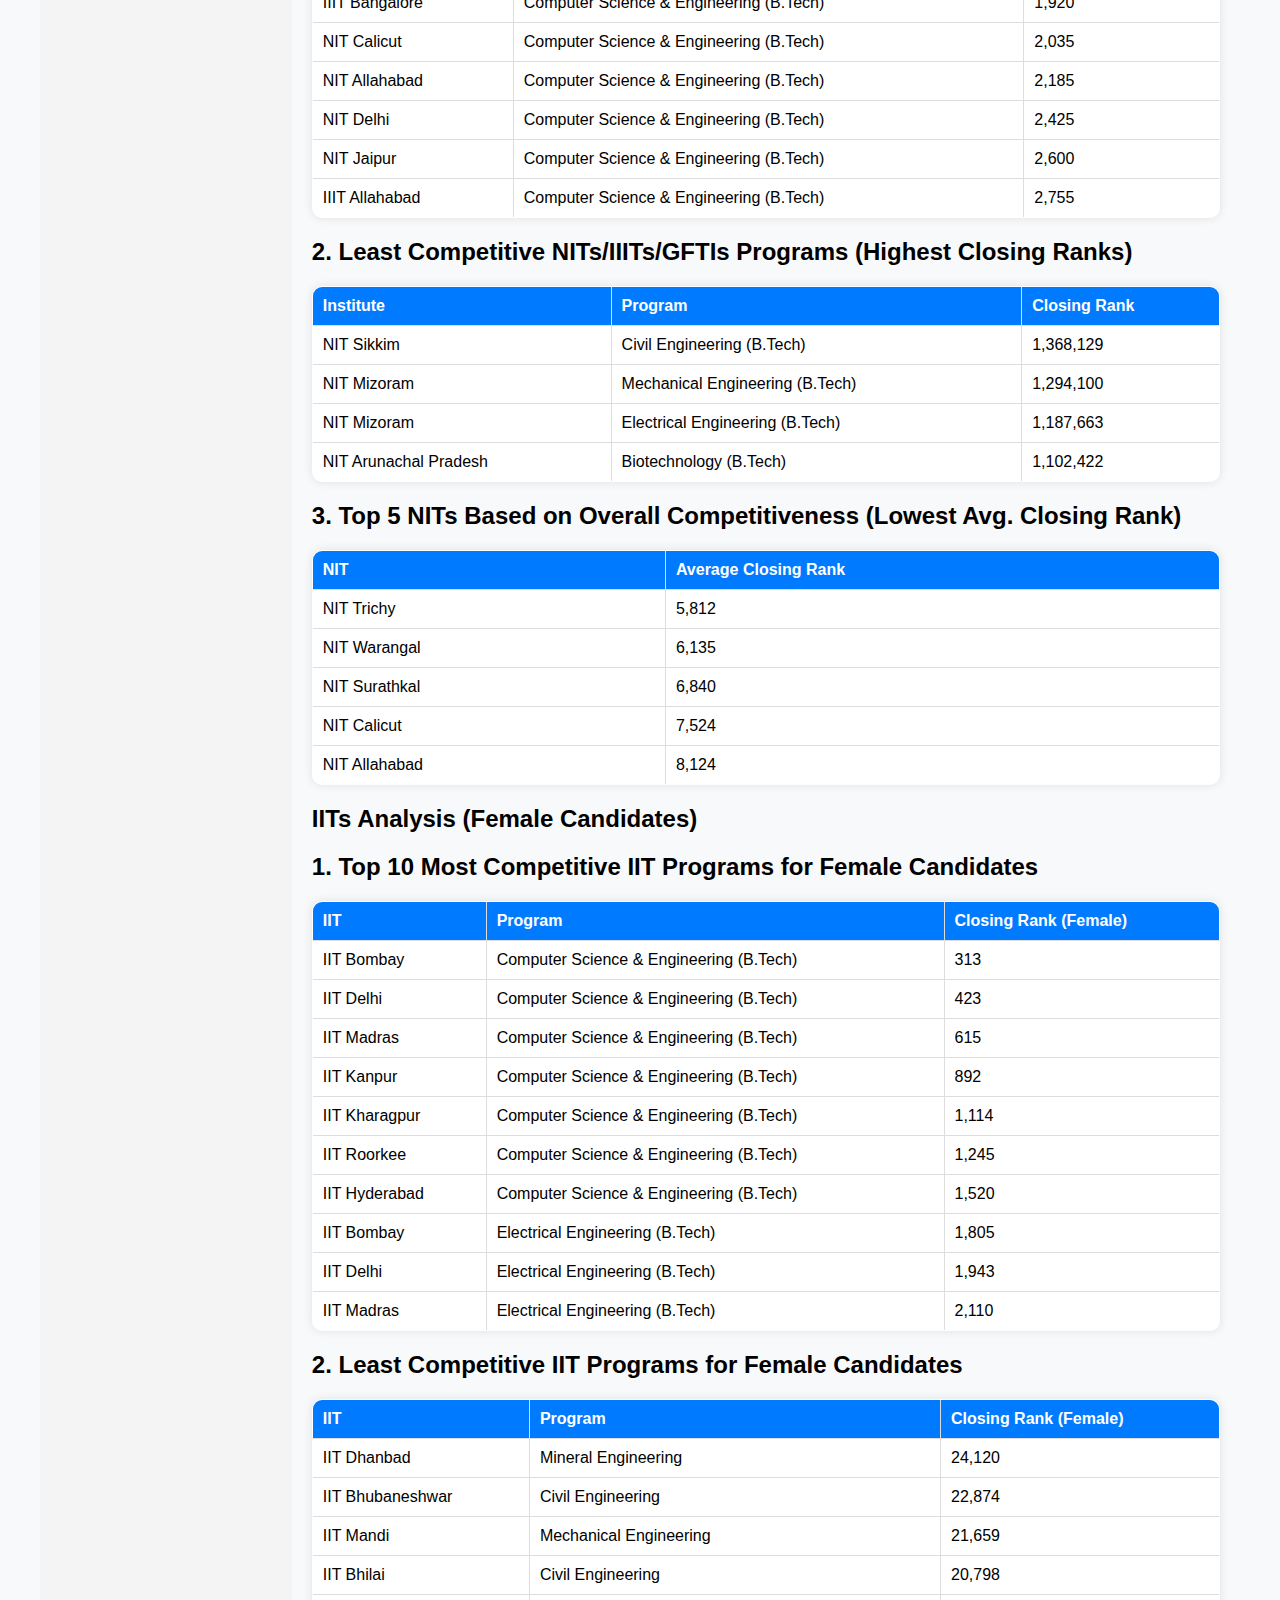
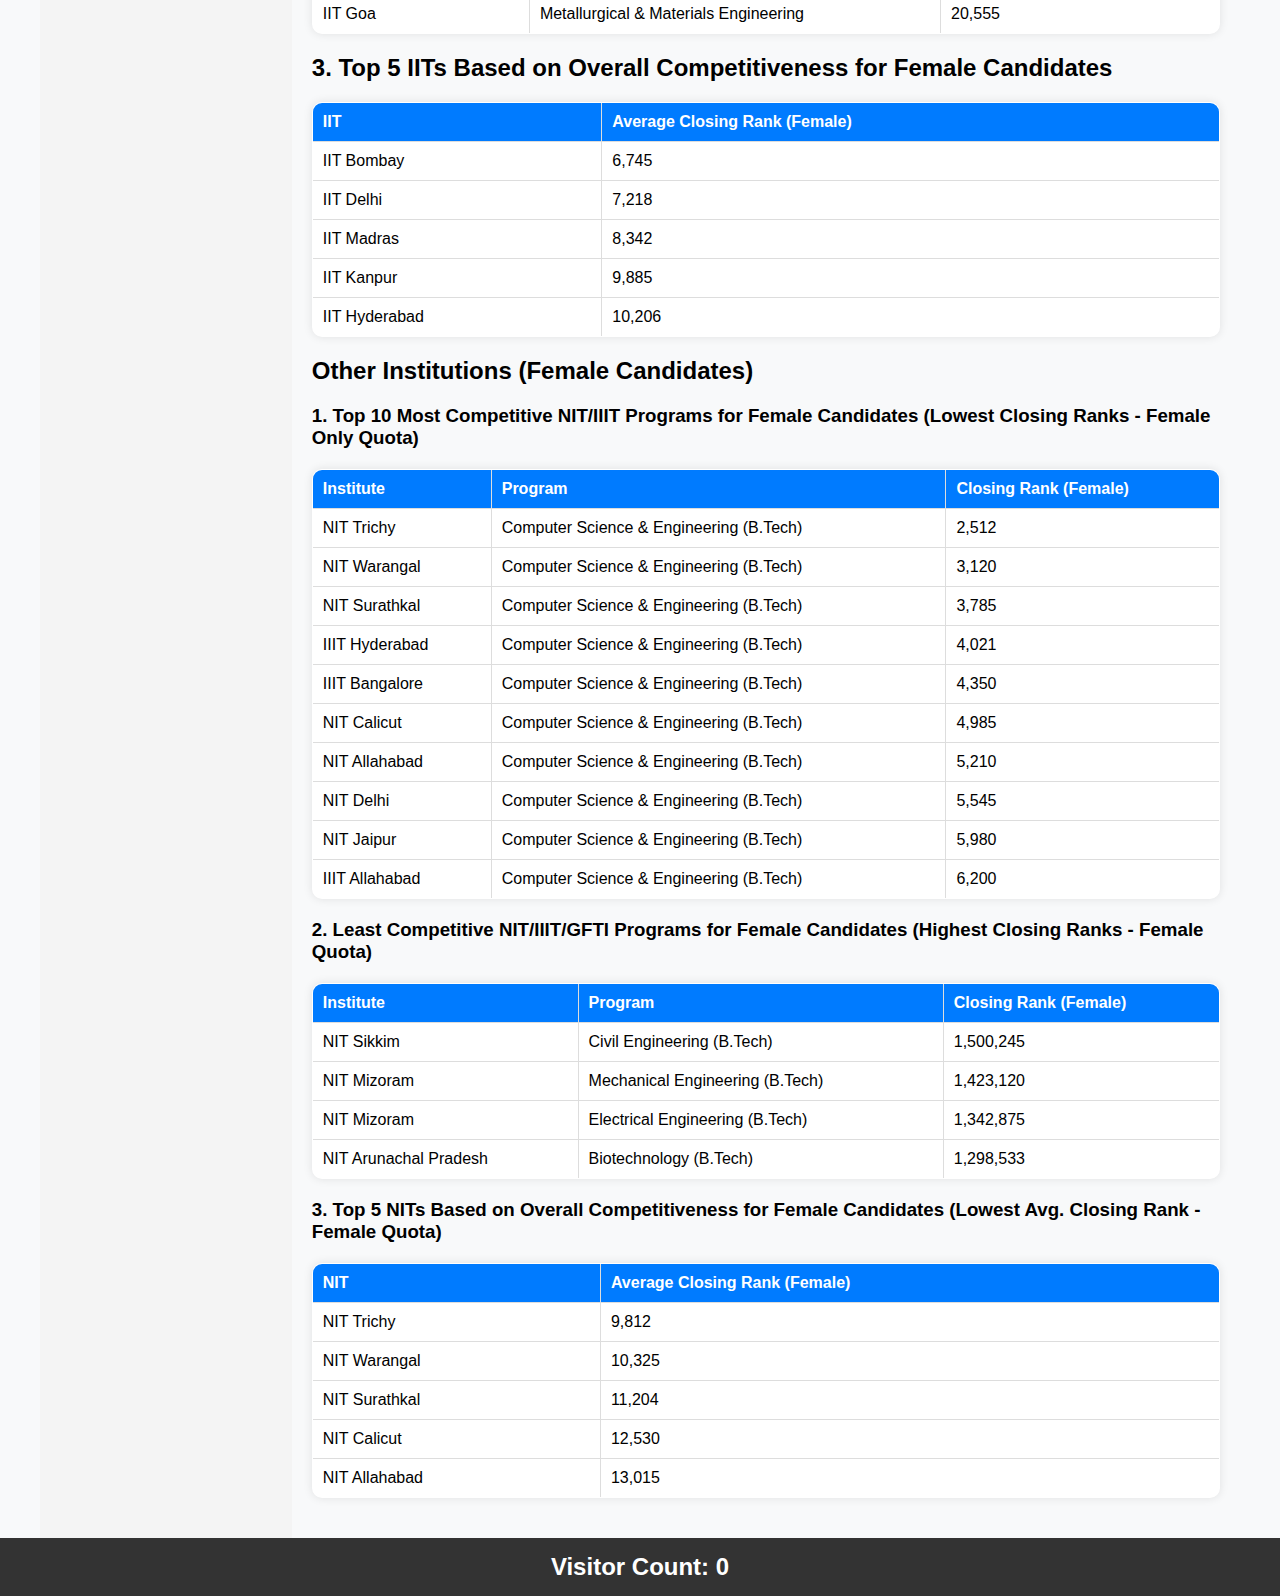
==== commit 7322e35d: "update" ====
--- a/index.html
+++ b/index.html
@@ -147,13 +147,7 @@
                 <tr><td>IIT Bhilai</td><td>Civil Engineering</td><td>12,603</td></tr>
                 <tr><td>IIT Goa</td><td>Metallurgical & Materials Engineering</td><td>12,578</td></tr>
             </table>
-            <div class="key-takeaways">
-                <strong>Key Takeaways:</strong>
-                <ul>
-                    <li>IITs in newer locations (Dhanbad, Bhilai, Mandi) have higher closing ranks.</li>
-                    <li>Mining, Metallurgy, and Civil Engineering are the least competitive at IITs.</li>
-                </ul>
-            </div>
+        
         
             <h2>Top 5 IITs Based on Overall Competitiveness (Lowest Avg. Closing Rank)</h2>
             <table>
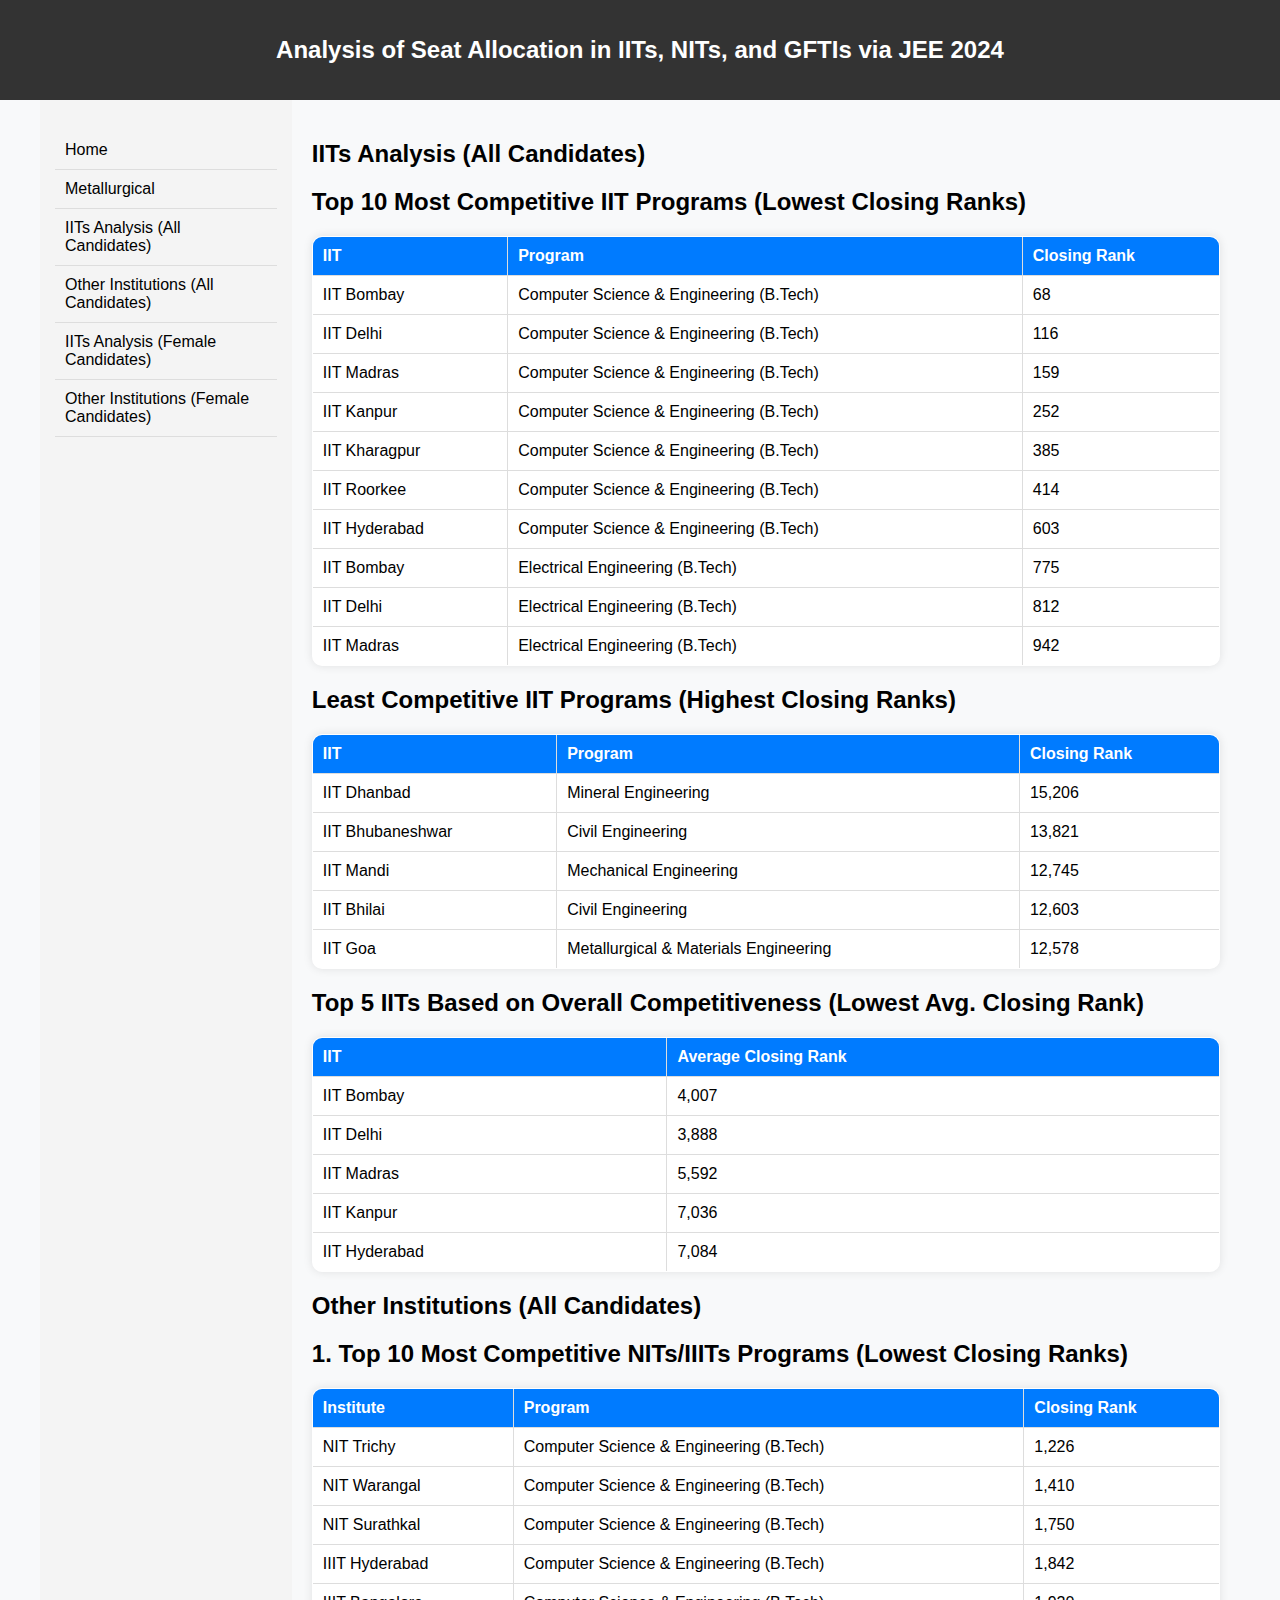
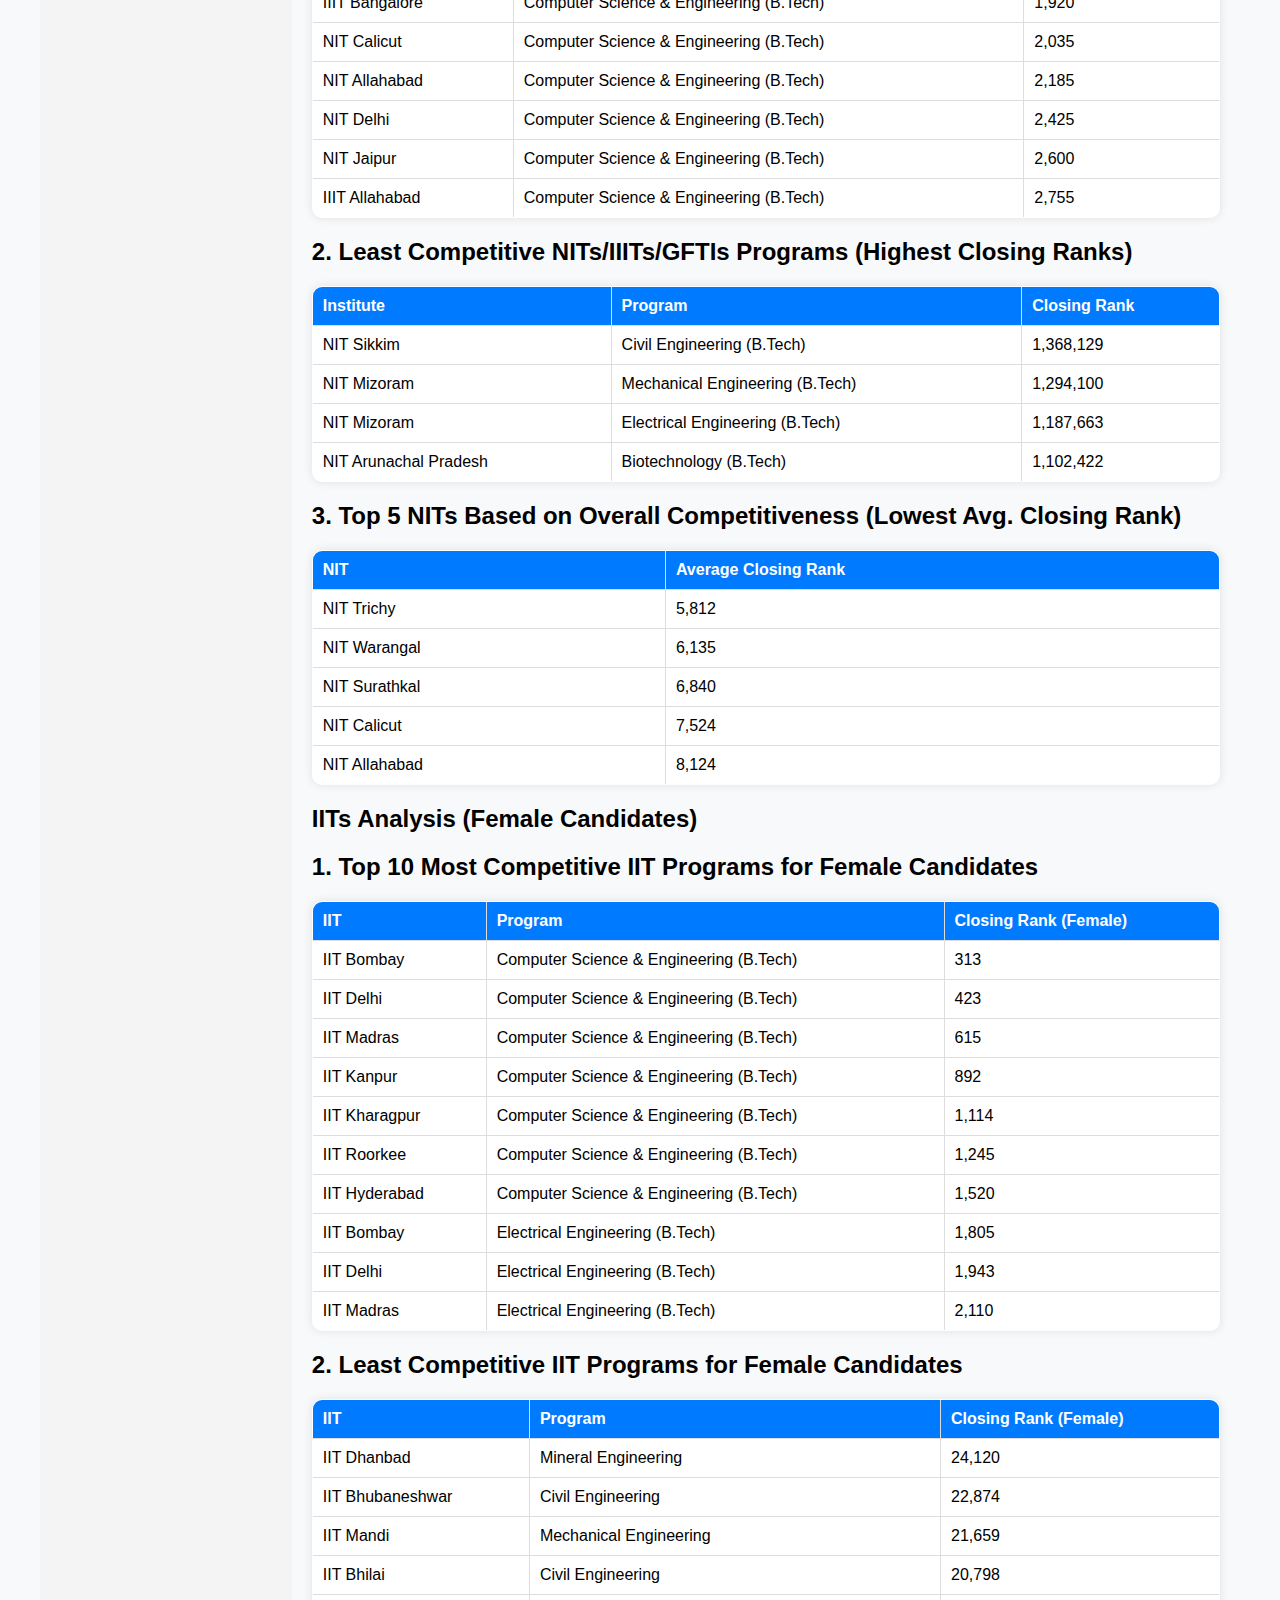
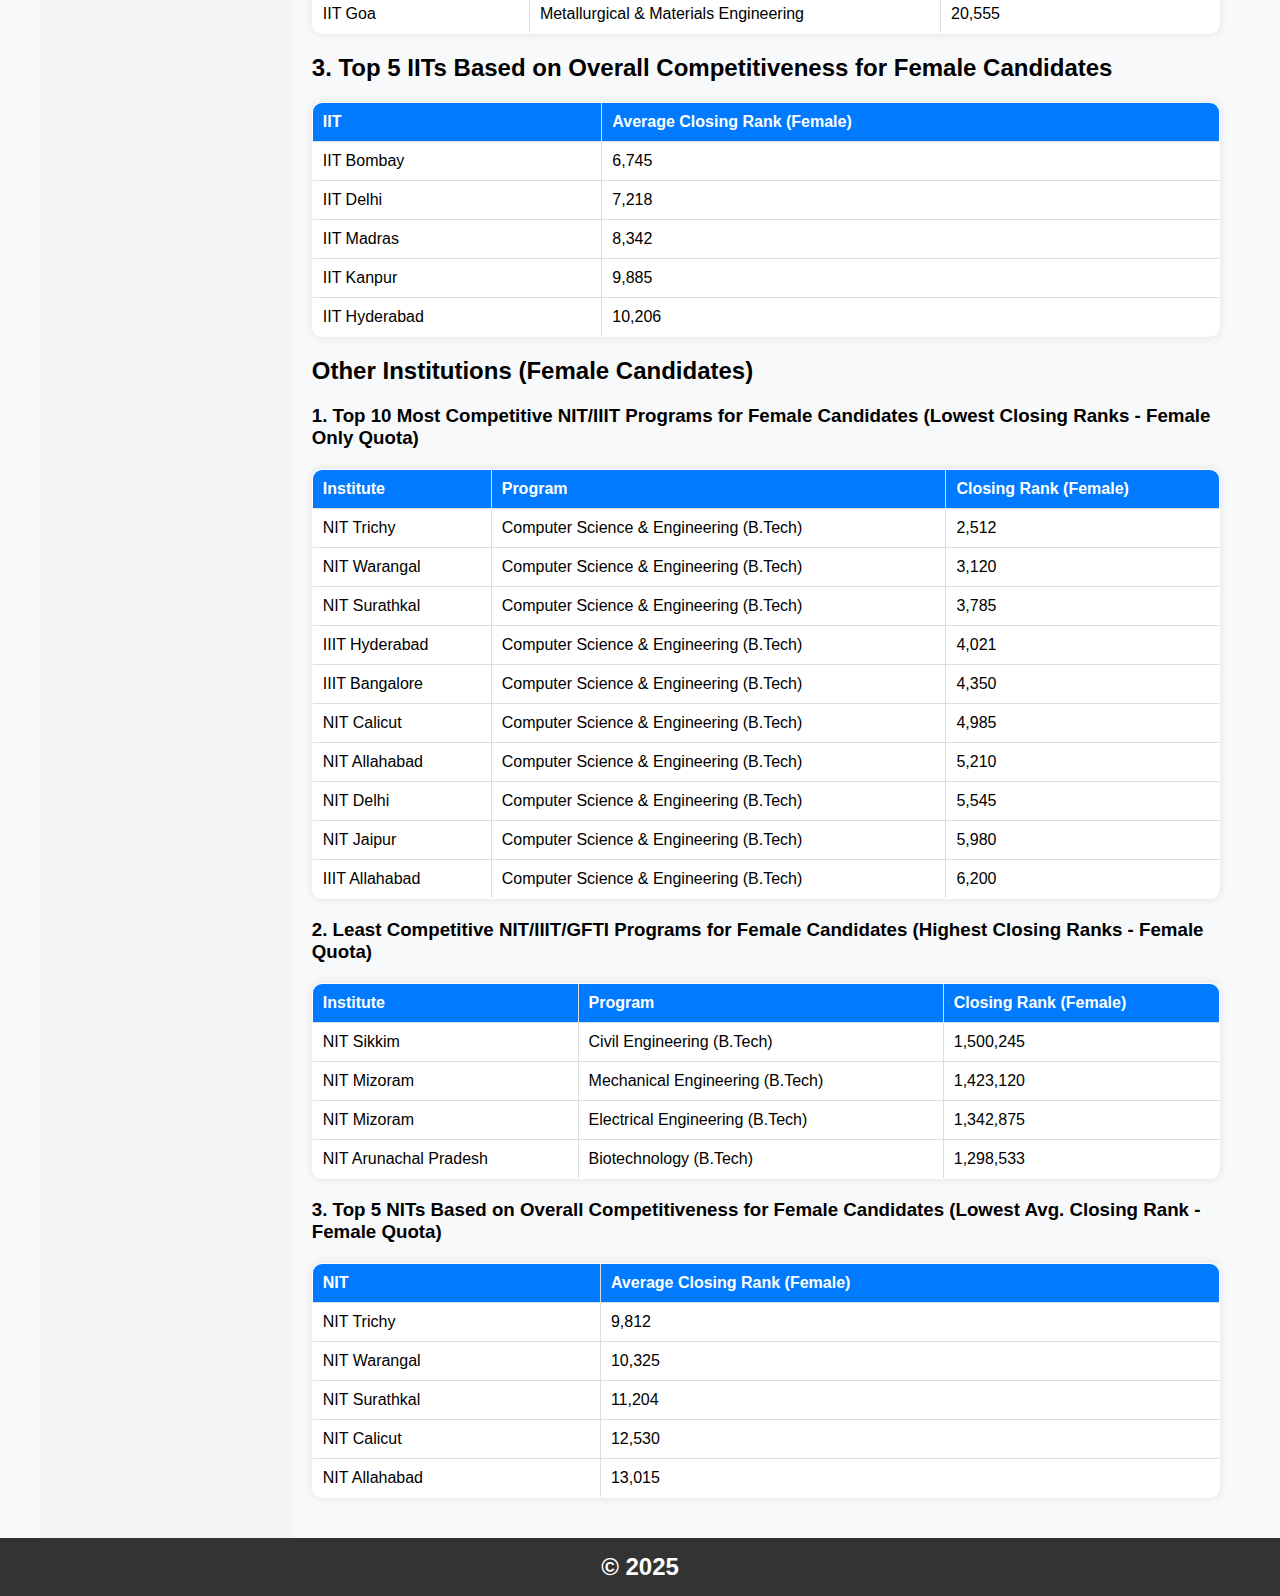
==== commit 4aa60174: "update" ====
--- a/index.html
+++ b/index.html
@@ -61,12 +61,6 @@
             flex-grow: 1;
             padding: 20px;
         }
-        .key-takeaway {
-            background: #e9f5ff;
-            padding: 15px;
-            margin-top: 10px;
-            border-left: 5px solid #007bff;
-        }
         table {
             width: 100%;
             border-collapse: collapse;
@@ -101,12 +95,12 @@
     </style>
 </head>
 <body>
-    <header>Analysis of Seat Allocation in IITs, NITs, and GFTIs via JEE 2024
-
-    </header>
+    <header>Analysis of Seat Allocation in IITs, NITs, and GFTIs via JEE 2024</header>
     <div class="container">
         <nav class="menu">
             <ul>
+                <li><a href="index.html">Home</a></li>
+                <li><a href="metallurgy.html">Metallurgical</a></li>
                 <li><a href="#iit-all">IITs Analysis (All Candidates)</a></li>
                 <li><a href="#other-all">Other Institutions (All Candidates)</a></li>
                 <li><a href="#iit-female">IITs Analysis (Female Candidates)</a></li>
@@ -315,7 +309,7 @@
     
     
    
-    <footer>Visitor Count: <span id="visitor-count">0</span></footer>
+    <footer>© 2025</footer>
 </body>
 </html>
 
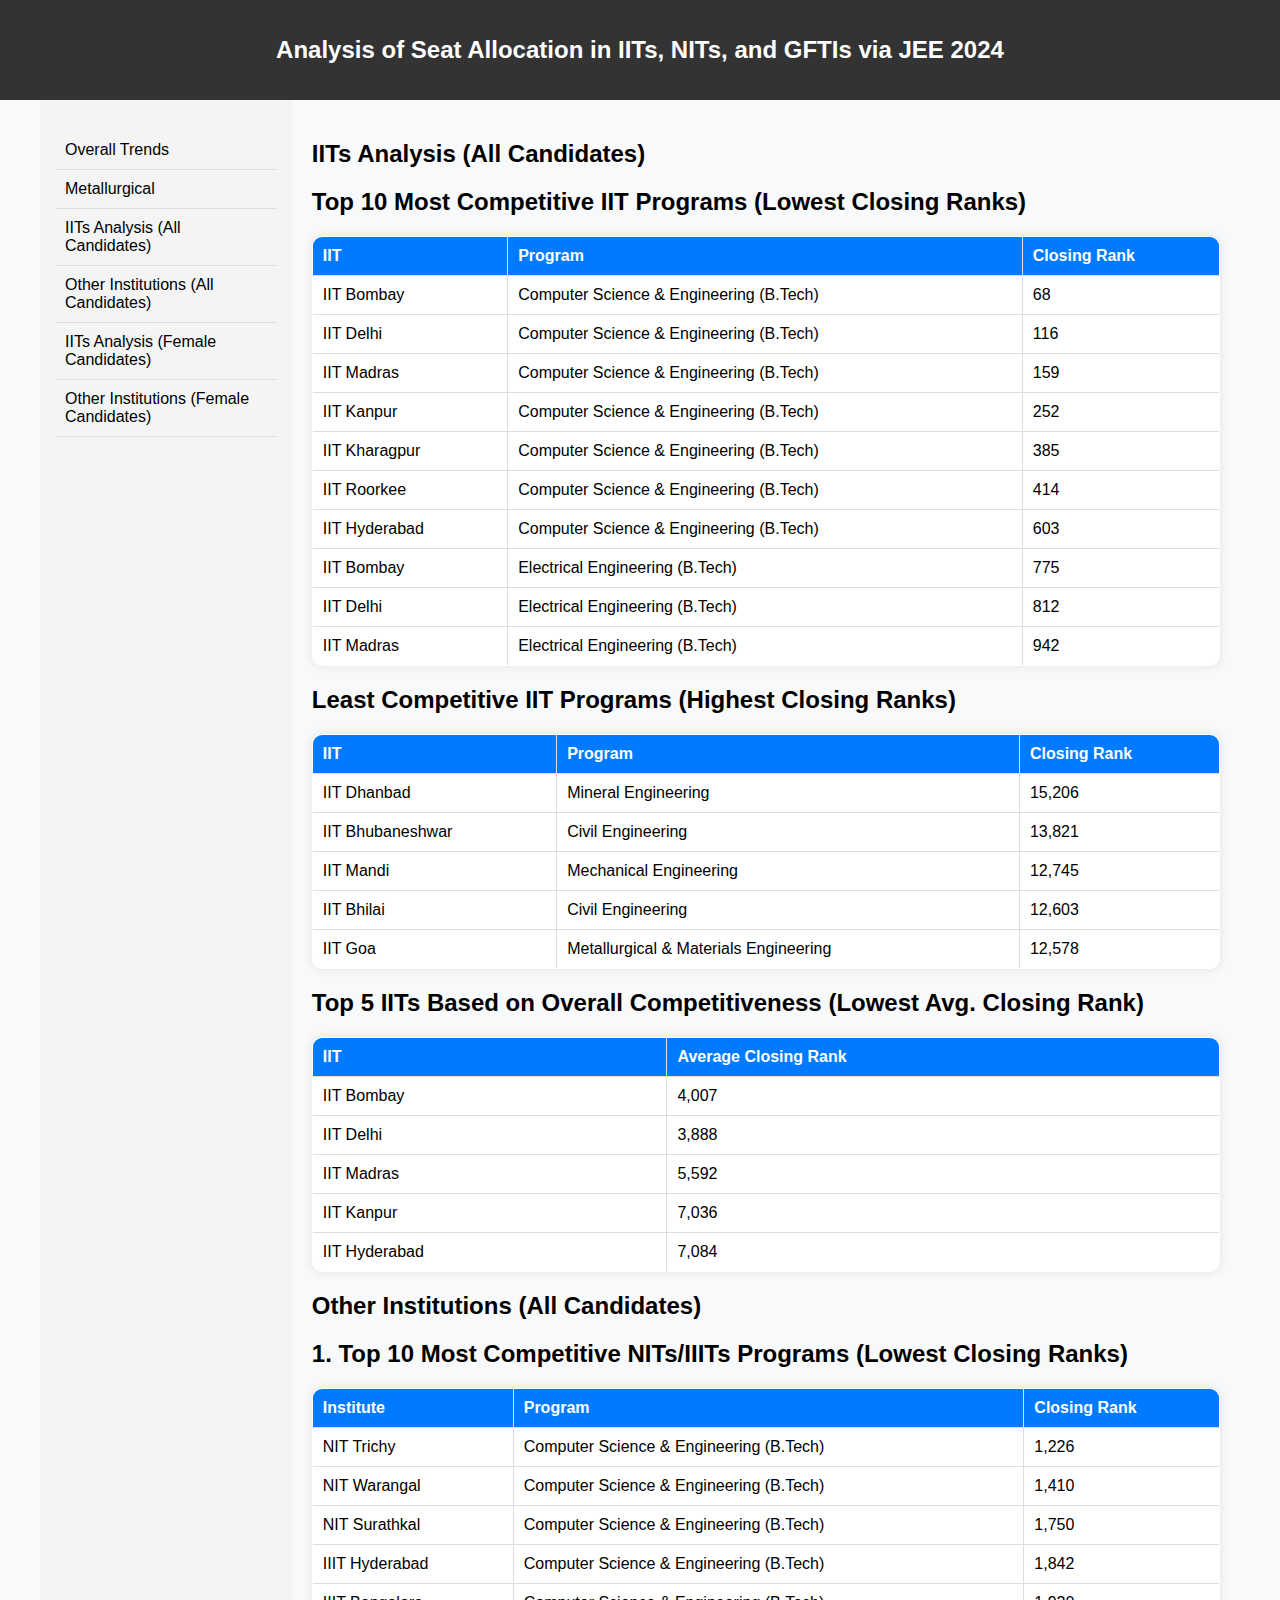
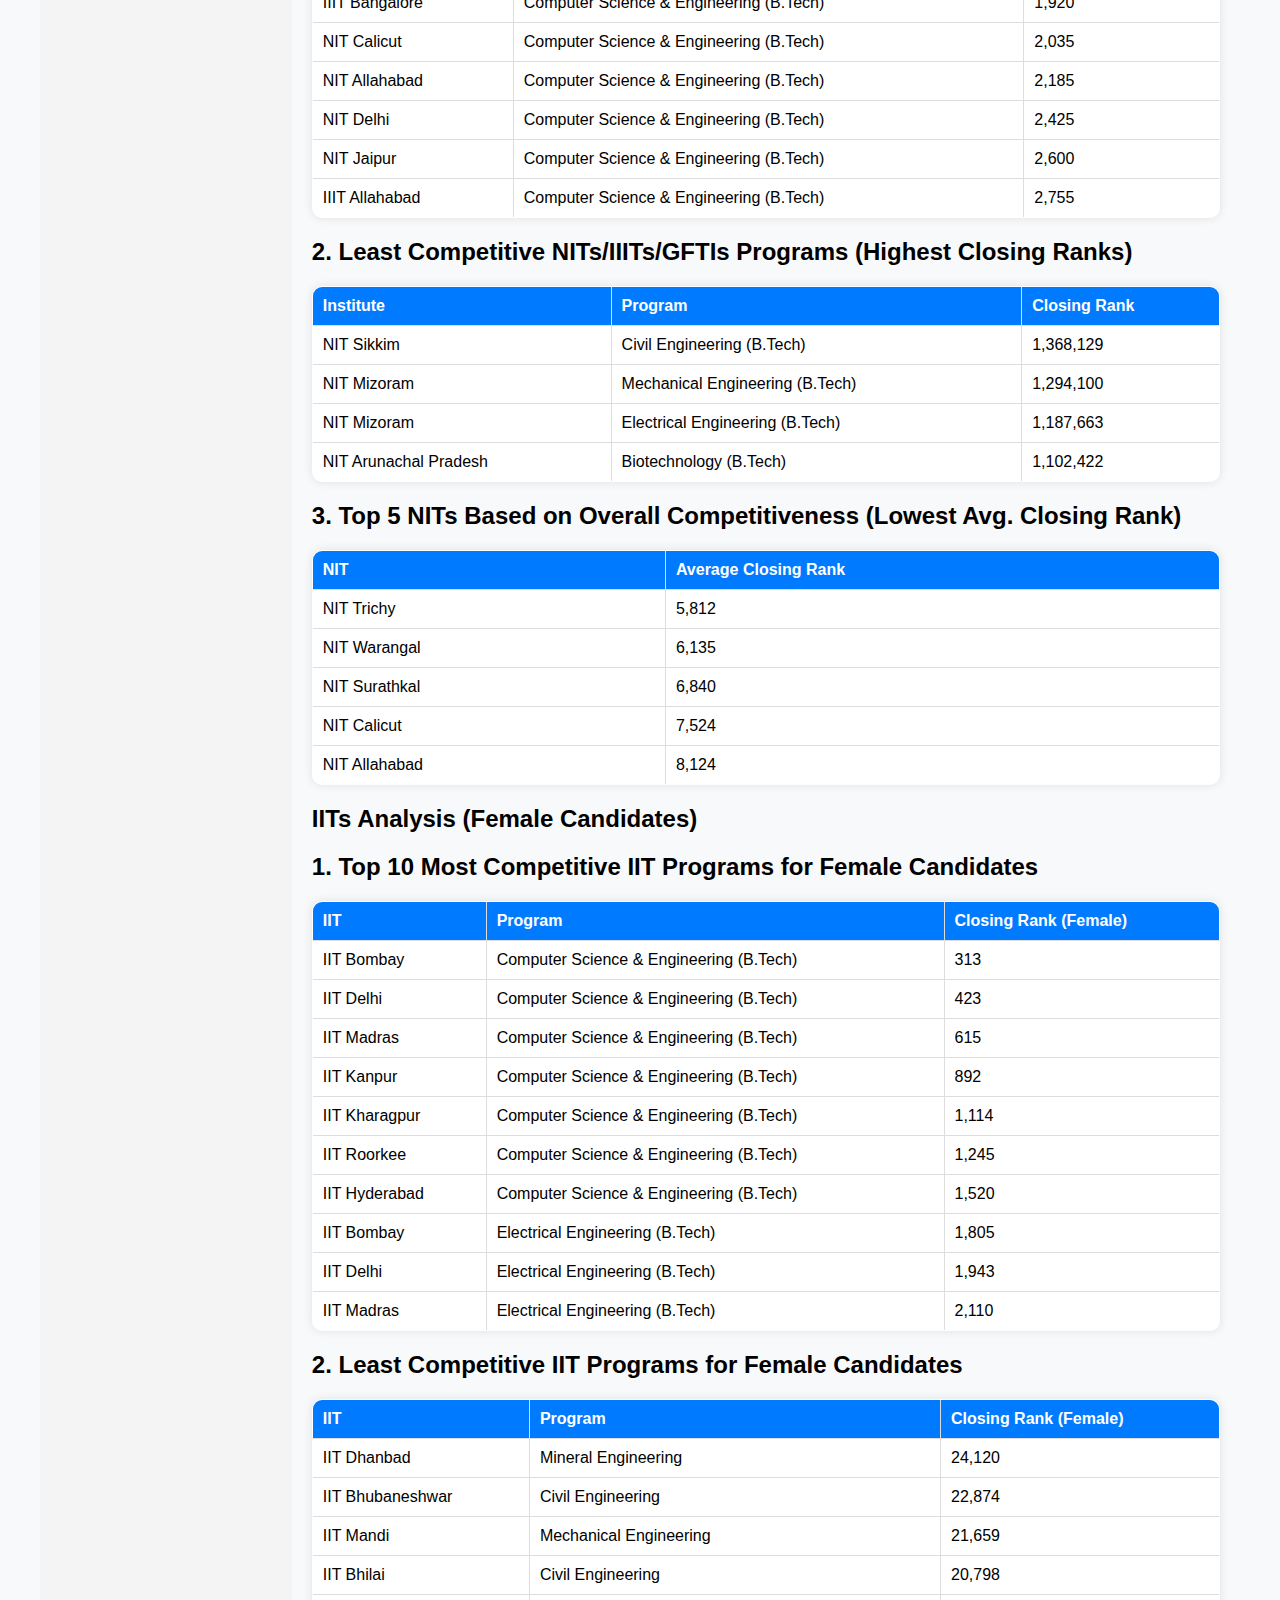
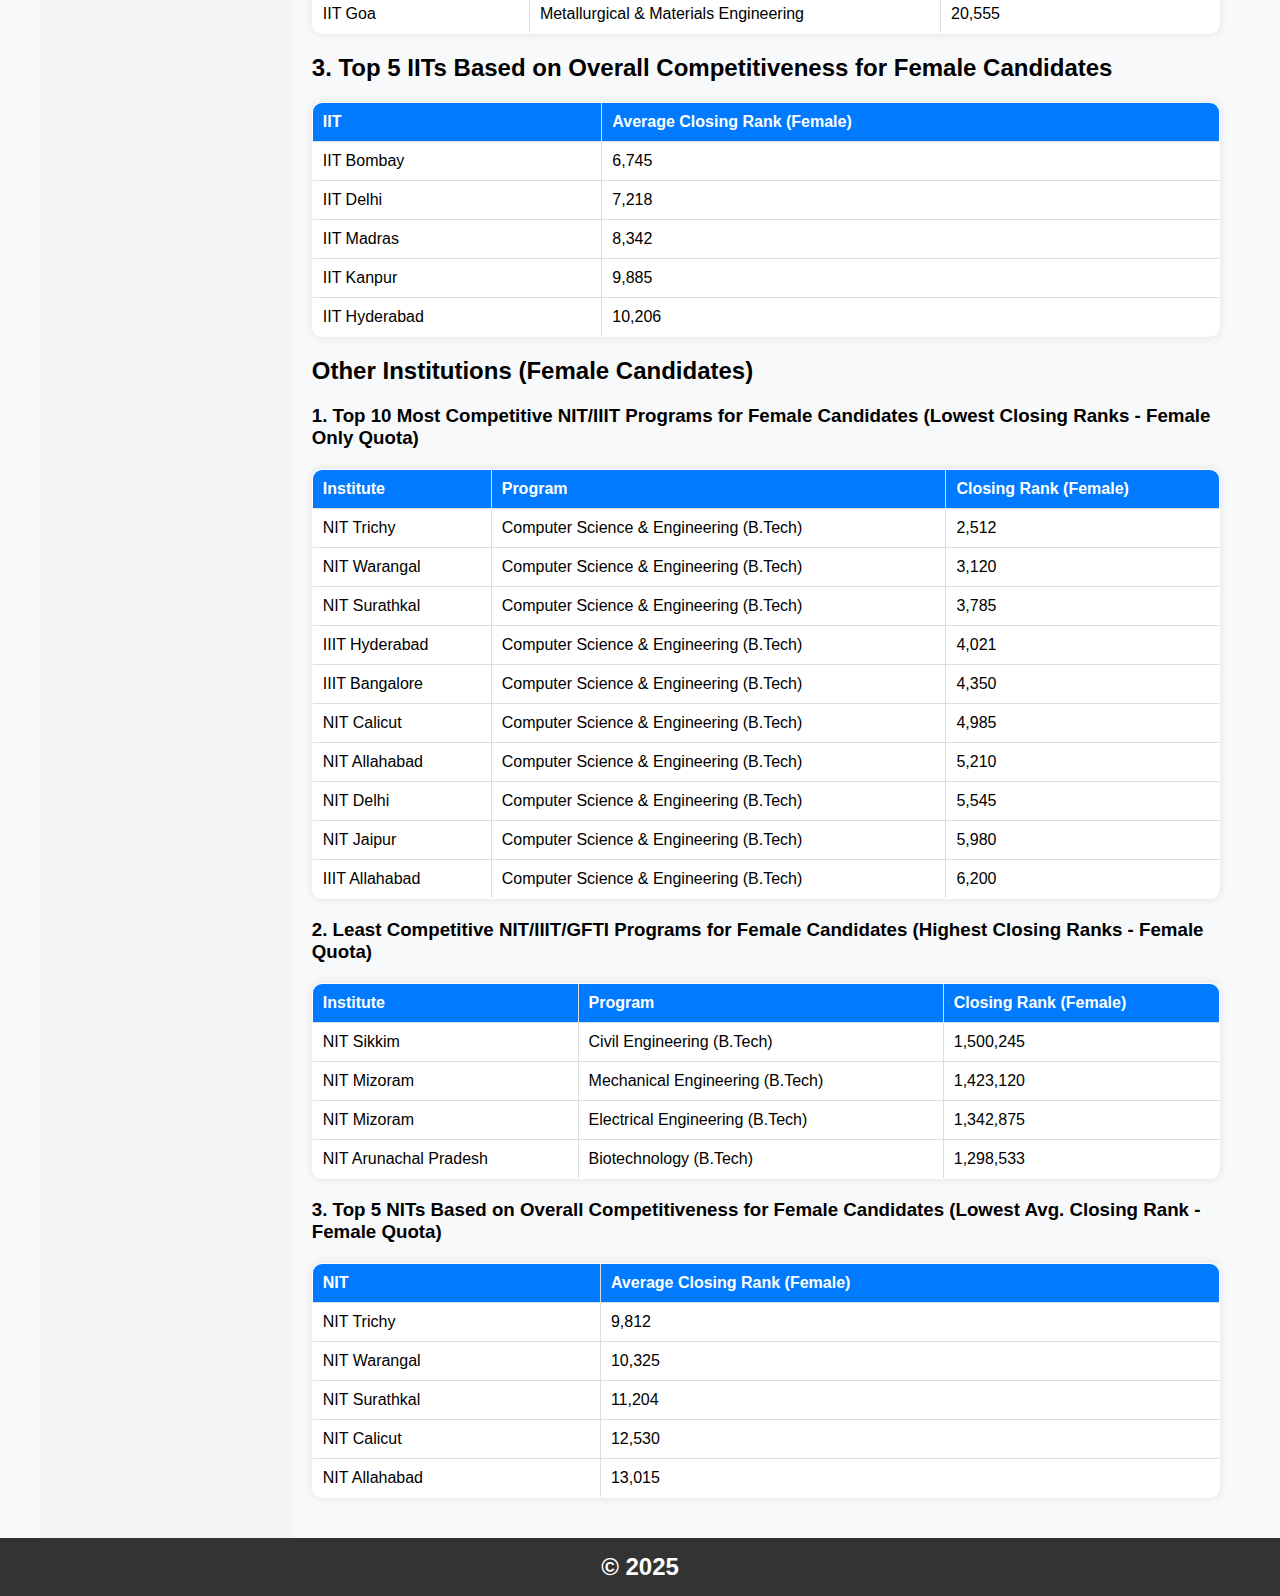
==== commit 2a3192d5: "update" ====
--- a/index.html
+++ b/index.html
@@ -99,7 +99,7 @@
     <div class="container">
         <nav class="menu">
             <ul>
-                <li><a href="index.html">Home</a></li>
+                <li><a href="index.html">Overall Trends</a></li>
                 <li><a href="metallurgy.html">Metallurgical</a></li>
                 <li><a href="#iit-all">IITs Analysis (All Candidates)</a></li>
                 <li><a href="#other-all">Other Institutions (All Candidates)</a></li>
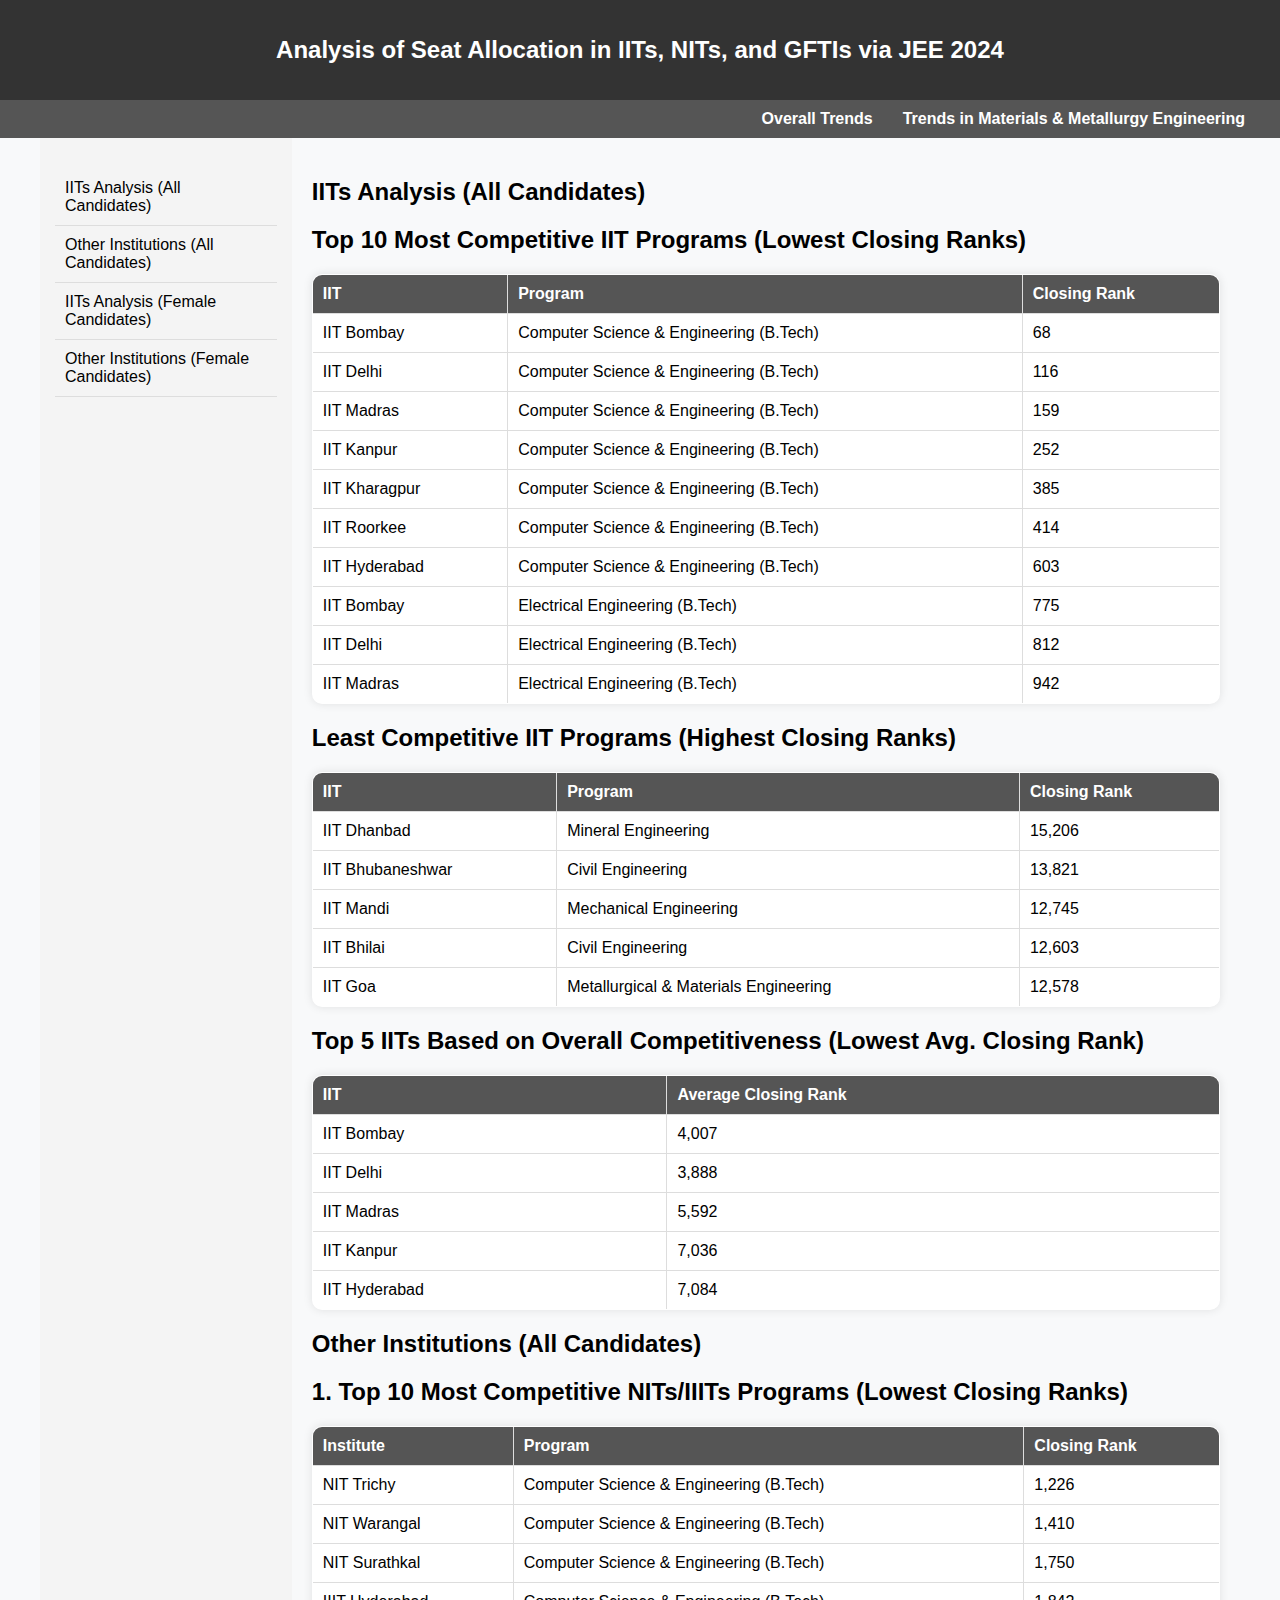
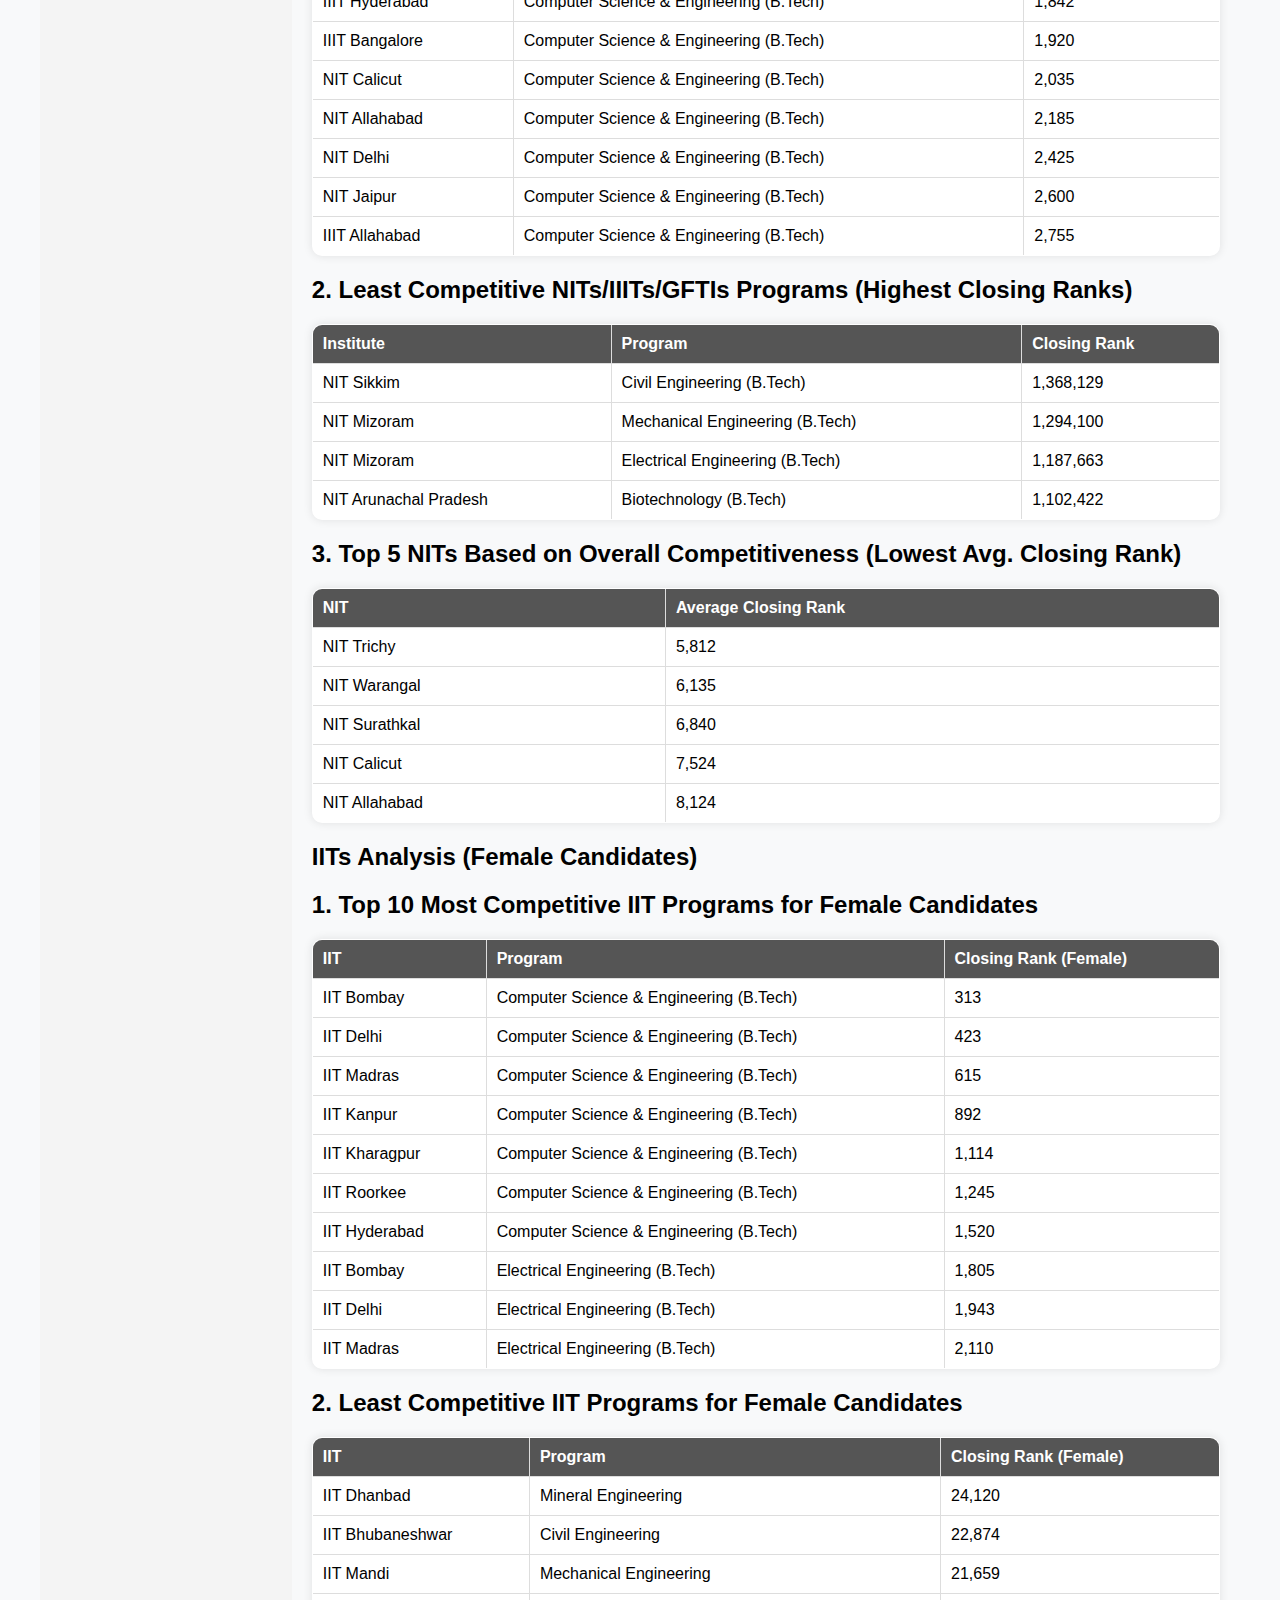
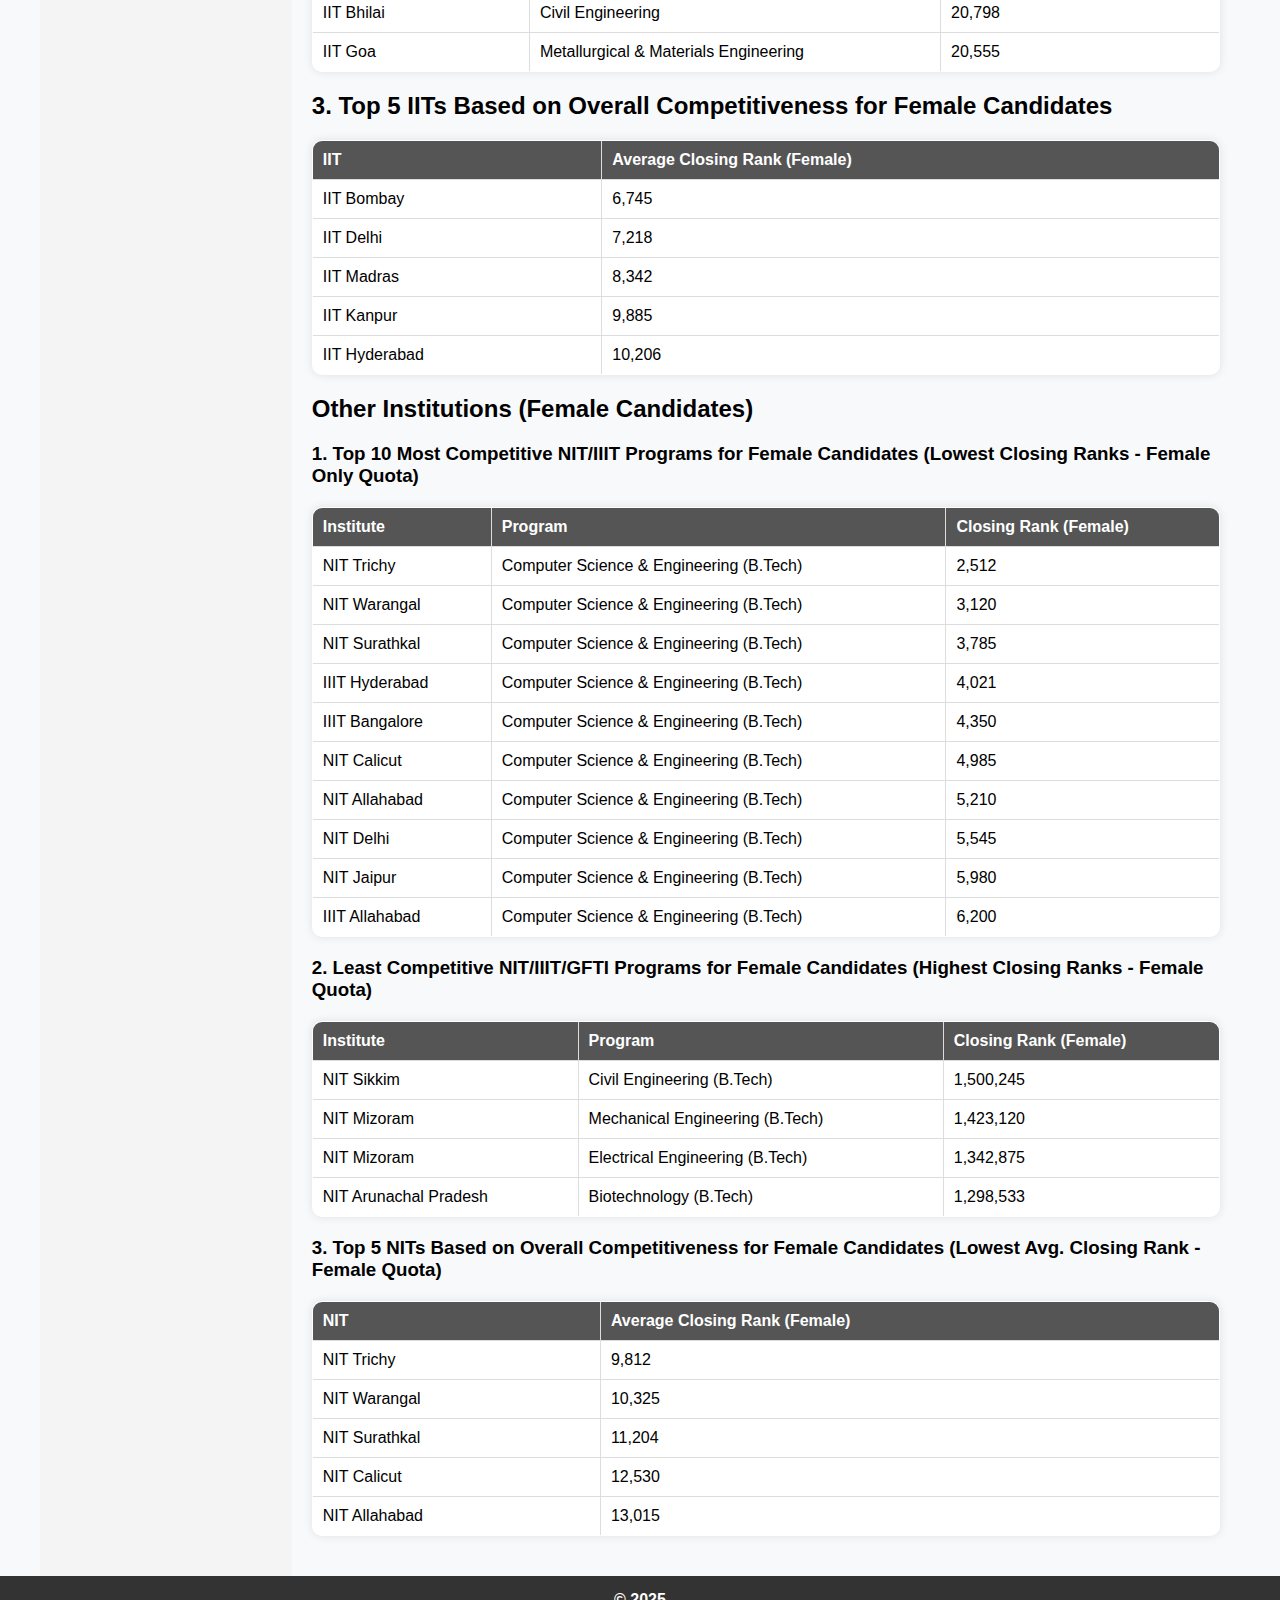
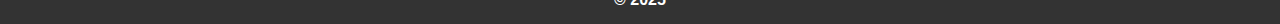
==== commit 836a070f: "update" ====
--- a/index.html
+++ b/index.html
@@ -4,103 +4,20 @@
     <meta charset="UTF-8">
     <meta name="viewport" content="width=device-width, initial-scale=1.0">
     <title>Seat Allocation Analysis</title>
-    <style>
-        body {
-            font-family: Arial, sans-serif;
-            margin: 0;
-            padding: 0;
-            display: flex;
-            flex-direction: column;
-            align-items: center;
-            background-color: #f8f9fa;
-        }
-        header {
-            width: 100%;
-            background-color: #333;
-            color: white;
-            text-align: center;
-            height: 100px; /* Set a fixed height */
-            display: flex;
-            align-items: center;
-            justify-content: center;
-            font-size: 24px;
-            font-weight: bold;
-        }
-        footer {
-            width: 100%;
-            background-color: #333;
-            color: white;
-            text-align: center;
-            padding: 15px;
-            font-size: 24px;
-            font-weight: bold;
-        }
-        .container {
-            display: flex;
-            width: 100%;
-            max-width: 1200px;
-        }
-        .menu {
-            width: 250px;
-            background-color: #f4f4f4;
-            padding: 15px;
-        }
-        .menu ul {
-            list-style-type: none;
-            padding: 0;
-        }
-        .menu ul li {
-            padding: 10px;
-            border-bottom: 1px solid #ddd;
-        }
-        .menu ul li a {
-            text-decoration: none;
-            color: black;
-        }
-        .content {
-            flex-grow: 1;
-            padding: 20px;
-        }
-        table {
-            width: 100%;
-            border-collapse: collapse;
-            margin: 20px 0;
-            background: white;
-            border-radius: 10px;
-            overflow: hidden;
-            box-shadow: 0px 0px 10px rgba(0, 0, 0, 0.1);
-        }
-        table, th, td {
-            border: 1px solid #ddd;
-            text-align: left;
-            padding: 10px;
-        }
-        th {
-            background-color: #007bff;
-            color: white;
-        }
-        @media (max-width: 768px) {
-            .container {
-                flex-direction: column;
-            }
-            .menu {
-                width: 100%;
-                text-align: center;
-            }
-            .menu ul li {
-                display: inline;
-                padding: 10px;
-            }
-        }
-    </style>
+    <link rel="stylesheet" href="styles.css">
 </head>
 <body>
     <header>Analysis of Seat Allocation in IITs, NITs, and GFTIs via JEE 2024</header>
+    <nav class="navbar">
+        <ul>
+            <li><a href="index.html">Overall Trends</a></li>
+            <li><a href="metallurgy.html">Trends in Materials & Metallurgy Engineering</a></li>
+            <!-- Add more links as needed -->
+        </ul>
+    </nav>
     <div class="container">
         <nav class="menu">
             <ul>
-                <li><a href="index.html">Overall Trends</a></li>
-                <li><a href="metallurgy.html">Metallurgical</a></li>
                 <li><a href="#iit-all">IITs Analysis (All Candidates)</a></li>
                 <li><a href="#other-all">Other Institutions (All Candidates)</a></li>
                 <li><a href="#iit-female">IITs Analysis (Female Candidates)</a></li>
--- a/styles.css
+++ b/styles.css
@@ -0,0 +1,130 @@
+body {
+    font-family: Arial, sans-serif;
+    margin: 0;
+    padding: 0;
+    display: flex;
+    flex-direction: column;
+    align-items: center;
+    background-color: #f8f9fa;
+}
+
+header {
+    width: 100%;
+    background-color: #333;
+    color: white;
+    text-align: center;
+    height: 100px; /* Set a fixed height */
+    display: flex;
+    align-items: center;
+    justify-content: center;
+    font-size: 24px;
+    font-weight: bold;
+}
+
+footer {
+    width: 100%;
+    background-color: #333;
+    color: white;
+    text-align: center;
+    padding: 15px;
+    font-size: 16px;
+    font-weight: bold;
+}
+
+.container {
+    display: flex;
+    width: 100%;
+    max-width: 1200px;
+}
+
+.menu {
+    width: 250px;
+    background-color: #f4f4f4;
+    padding: 15px;
+}
+
+.menu ul {
+    list-style-type: none;
+    padding: 0;
+}
+
+.menu ul li {
+    padding: 10px;
+    border-bottom: 1px solid #ddd;
+}
+
+.menu ul li a {
+    text-decoration: none;
+    color: black;
+}
+
+.content {
+    flex-grow: 1;
+    padding: 20px;
+}
+
+table {
+    width: 100%;
+    border-collapse: collapse;
+    margin: 20px 0;
+    background: white;
+    border-radius: 10px;
+    overflow: hidden;
+    box-shadow: 0px 0px 10px rgba(0, 0, 0, 0.1);
+}
+
+table, th, td {
+    border: 1px solid #ddd;
+    text-align: left;
+    padding: 10px;
+}
+
+th {
+    background-color: #555;
+    color: white;
+}
+
+@media (max-width: 768px) {
+    .container {
+        flex-direction: column;
+    }
+    .menu {
+        width: 100%;
+        text-align: center;
+    }
+    .menu ul li {
+        display: inline;
+        padding: 10px;
+    }
+}
+
+.navbar {
+    width: 100%;
+    background-color: #555; /* Slightly lighter than header */
+    color: white;
+    text-align: center;
+    padding: 10px 0;
+}
+
+.navbar ul {
+    list-style-type: none;
+    margin: 0;
+    padding: 0;
+    display: flex;
+    justify-content: flex-end; /* Align links to the right */
+    padding-right: 20px; /* Add some padding to the right */
+}
+
+.navbar ul li {
+    margin: 0 15px;
+}
+
+.navbar ul li a {
+    text-decoration: none;
+    color: white;
+    font-weight: bold;
+}
+
+.navbar ul li a:hover {
+    text-decoration: underline;
+}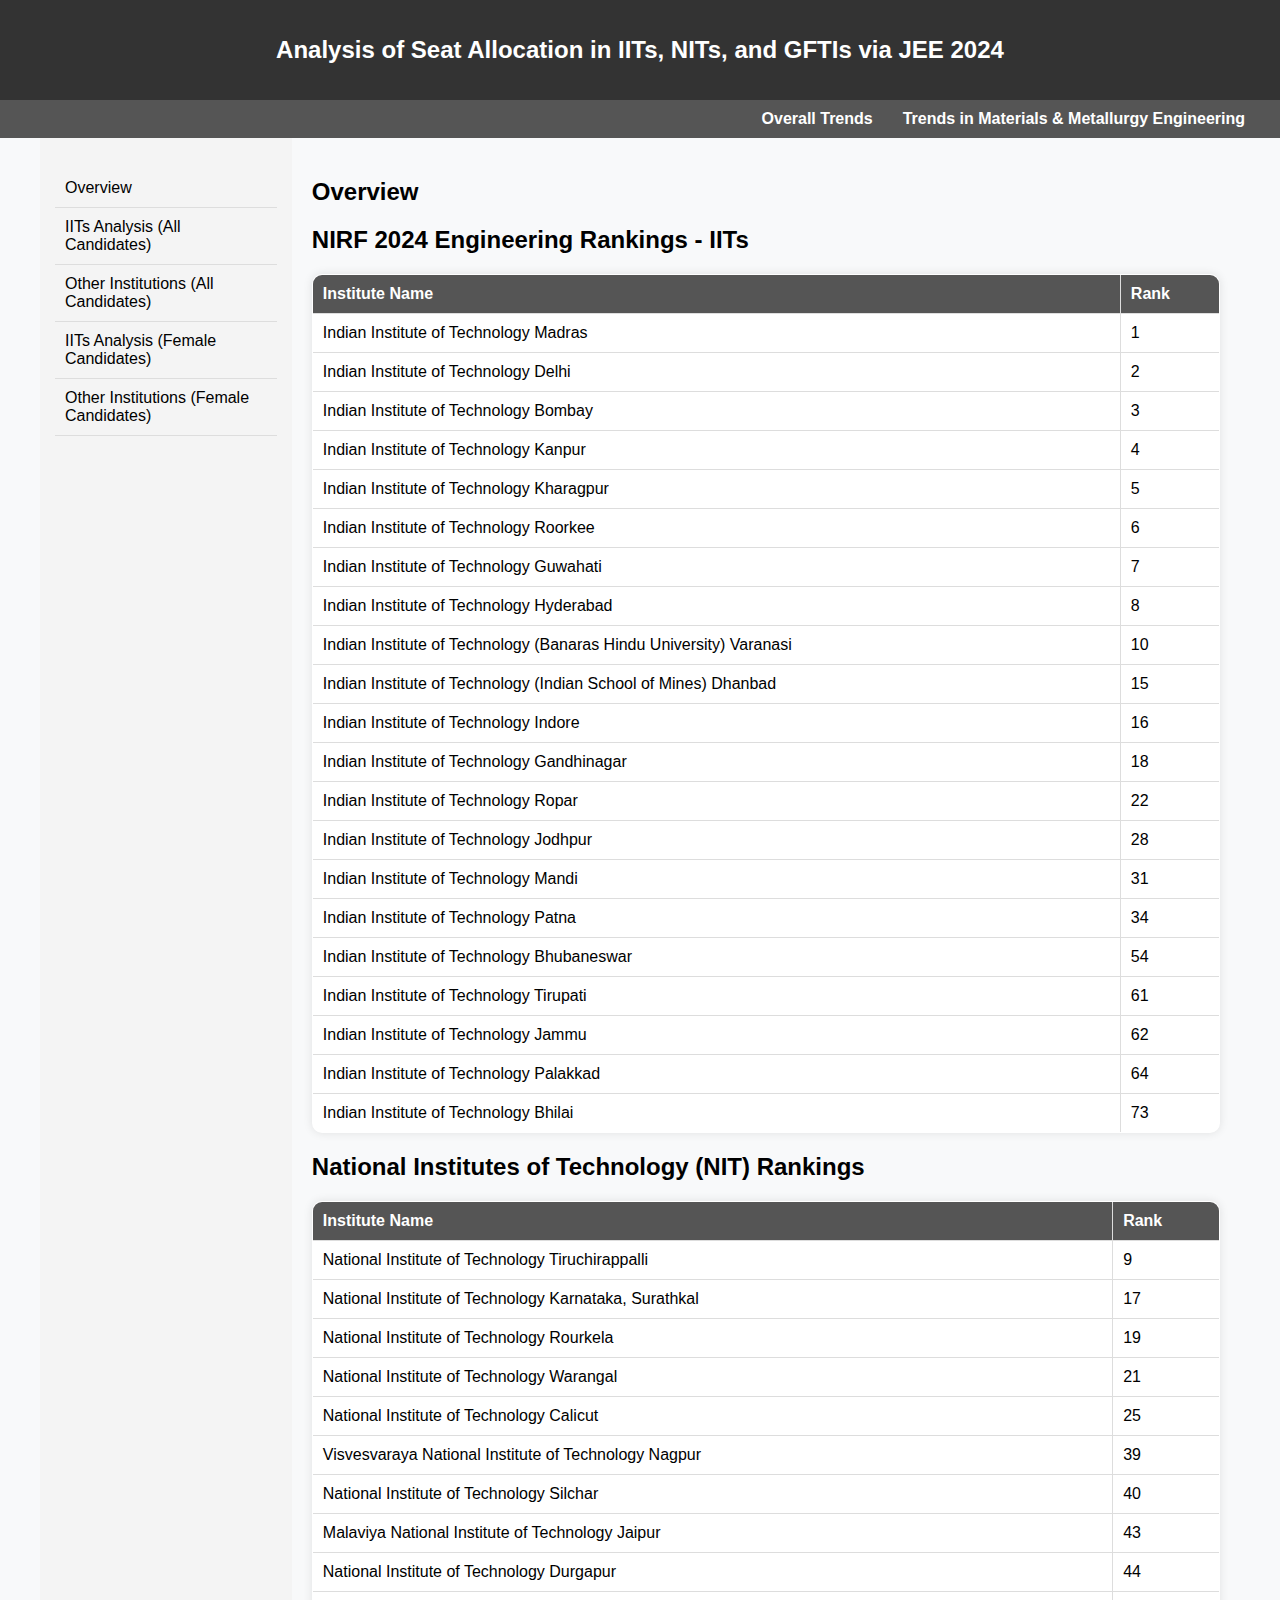
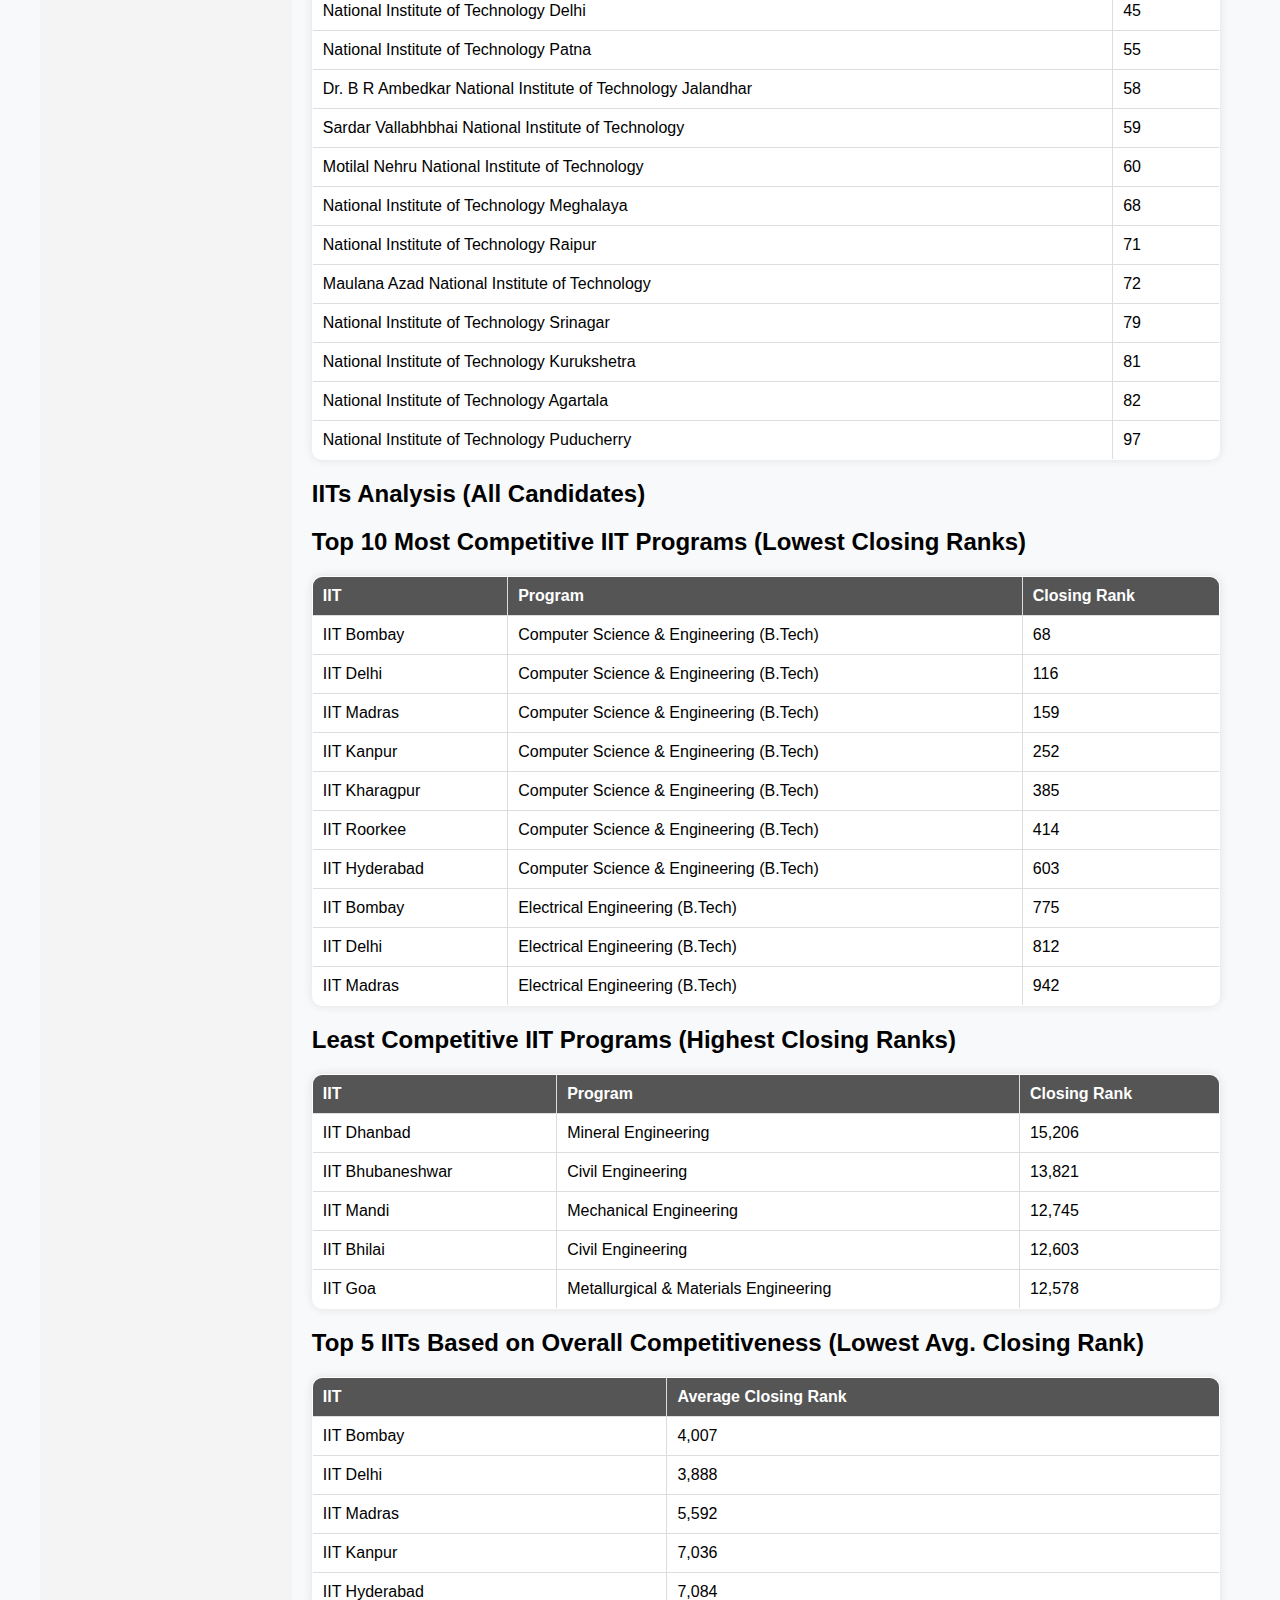
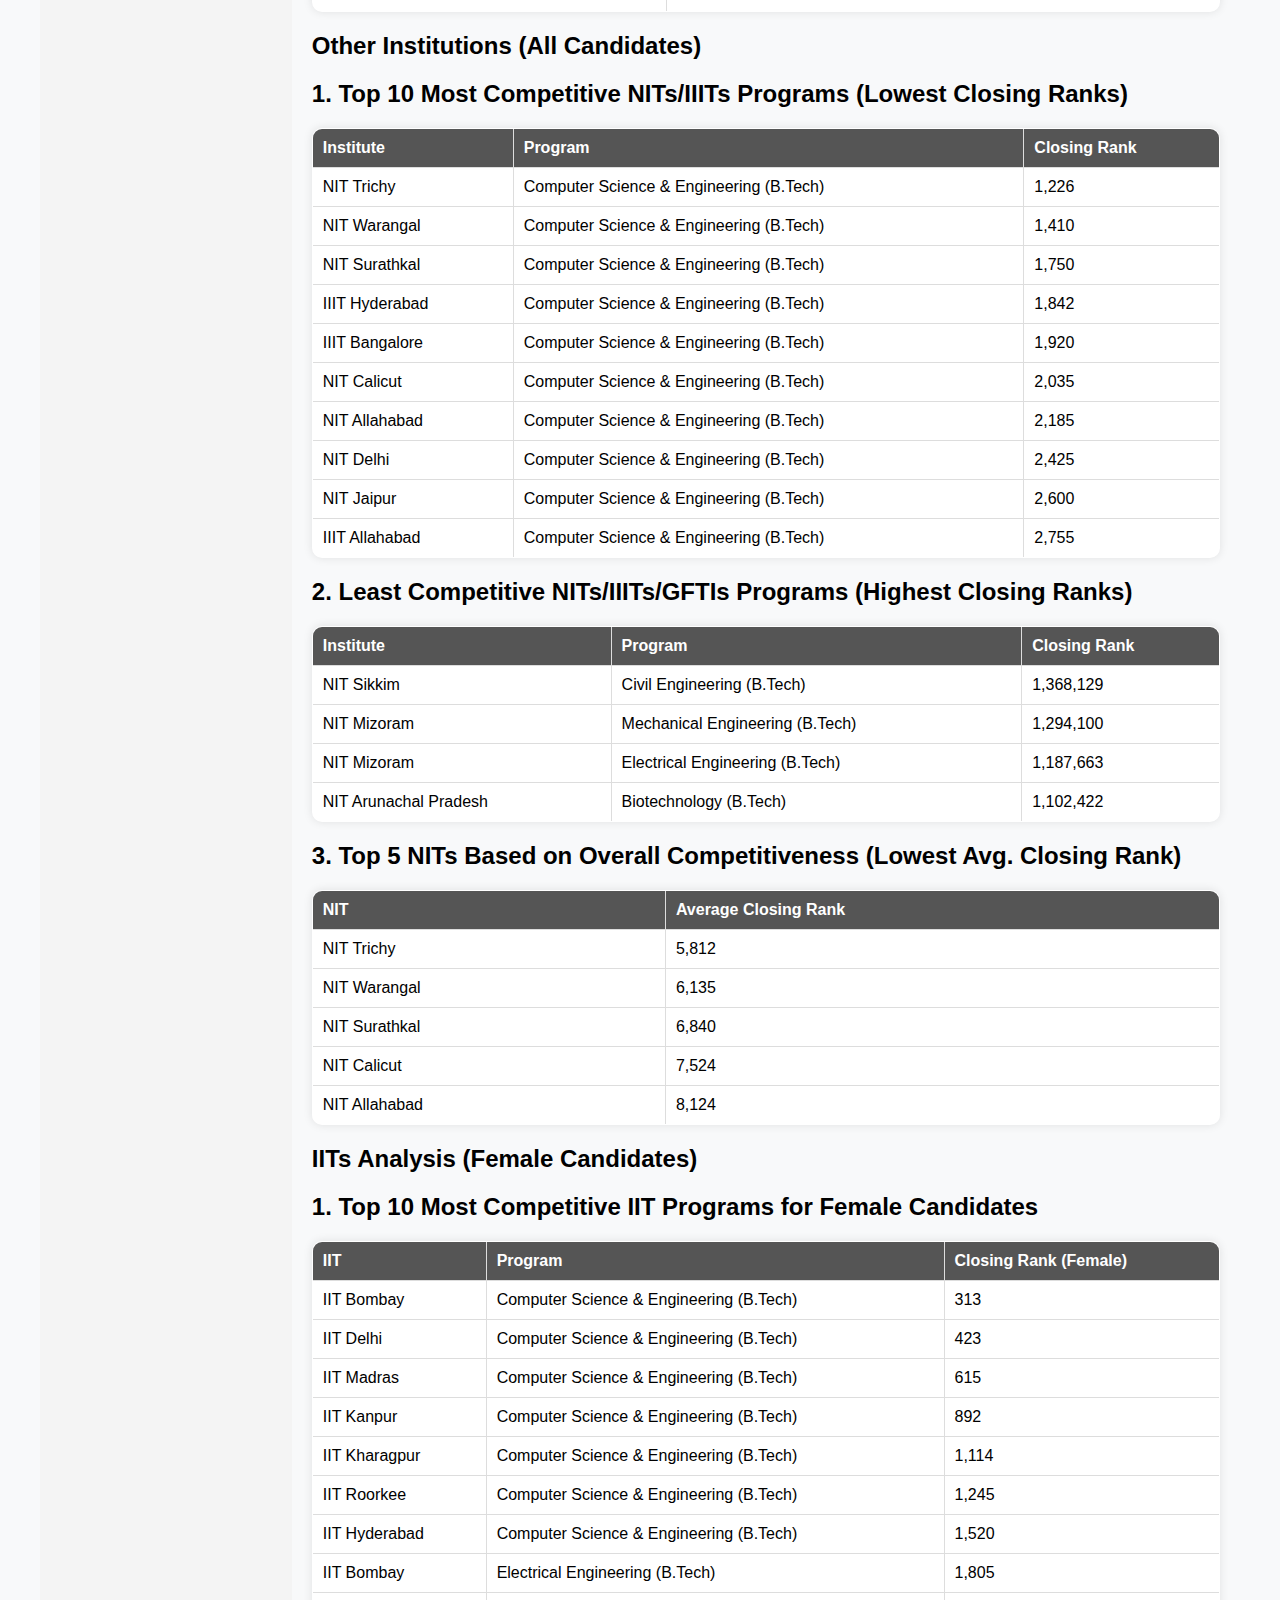
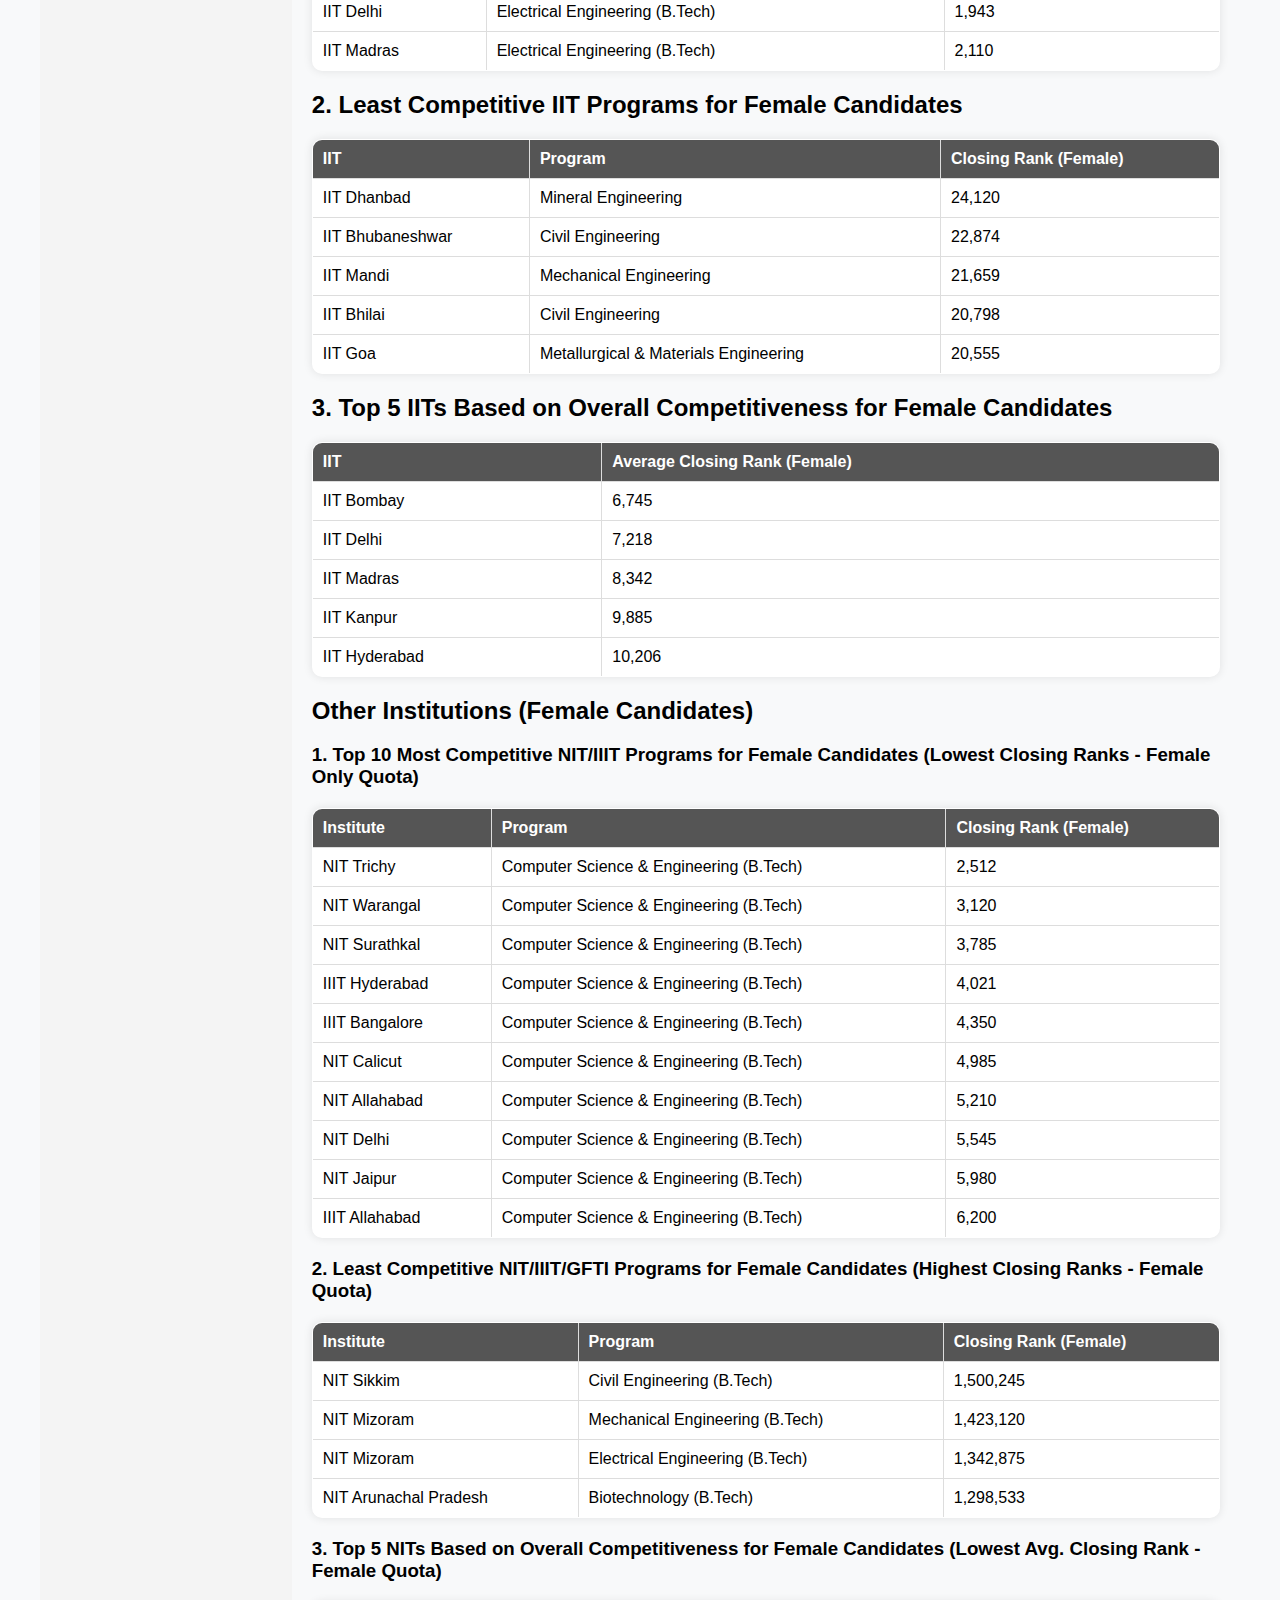
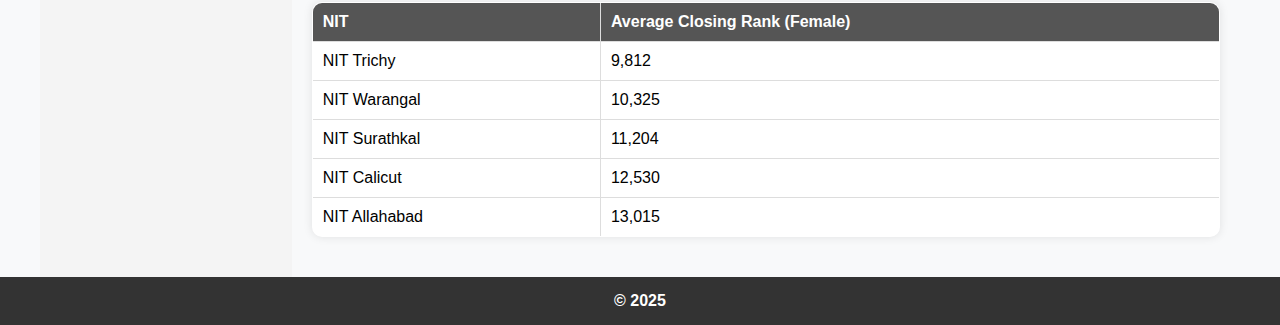
==== commit cbce2034: "update" ====
--- a/index.html
+++ b/index.html
@@ -18,6 +18,7 @@
     <div class="container">
         <nav class="menu">
             <ul>
+                <li><a href="#overview">Overview</a></li>
                 <li><a href="#iit-all">IITs Analysis (All Candidates)</a></li>
                 <li><a href="#other-all">Other Institutions (All Candidates)</a></li>
                 <li><a href="#iit-female">IITs Analysis (Female Candidates)</a></li>
@@ -25,7 +26,128 @@
             </ul>
         </nav>
         <div class="content">
-            <h2 id="iit-analysis">IITs Analysis (All Candidates)</h2>
+            <h2 id="#overview">Overview</h2>
+            <h2>NIRF 2024 Engineering Rankings - IITs</h2>
+    <table>
+        <tr>
+            <th>Institute Name</th>
+            <th>Rank</th>
+        </tr>
+        <tr><td>Indian Institute of Technology Madras</td><td>1</td></tr>
+        <tr><td>Indian Institute of Technology Delhi</td><td>2</td></tr>
+        <tr><td>Indian Institute of Technology Bombay</td><td>3</td></tr>
+        <tr><td>Indian Institute of Technology Kanpur</td><td>4</td></tr>
+        <tr><td>Indian Institute of Technology Kharagpur</td><td>5</td></tr>
+        <tr><td>Indian Institute of Technology Roorkee</td><td>6</td></tr>
+        <tr><td>Indian Institute of Technology Guwahati</td><td>7</td></tr>
+        <tr><td>Indian Institute of Technology Hyderabad</td><td>8</td></tr>
+        <tr><td>Indian Institute of Technology (Banaras Hindu University) Varanasi</td><td>10</td></tr>
+        <tr><td>Indian Institute of Technology (Indian School of Mines) Dhanbad</td><td>15</td></tr>
+        <tr><td>Indian Institute of Technology Indore</td><td>16</td></tr>
+        <tr><td>Indian Institute of Technology Gandhinagar</td><td>18</td></tr>
+        <tr><td>Indian Institute of Technology Ropar</td><td>22</td></tr>
+        <tr><td>Indian Institute of Technology Jodhpur</td><td>28</td></tr>
+        <tr><td>Indian Institute of Technology Mandi</td><td>31</td></tr>
+        <tr><td>Indian Institute of Technology Patna</td><td>34</td></tr>
+        <tr><td>Indian Institute of Technology Bhubaneswar</td><td>54</td></tr>
+        <tr><td>Indian Institute of Technology Tirupati</td><td>61</td></tr>
+        <tr><td>Indian Institute of Technology Jammu</td><td>62</td></tr>
+        <tr><td>Indian Institute of Technology Palakkad</td><td>64</td></tr>
+        <tr><td>Indian Institute of Technology Bhilai</td><td>73</td></tr>
+    </table>
+    <h2>National Institutes of Technology (NIT) Rankings</h2>
+
+    <table>
+        <tr>
+            <th>Institute Name</th>
+            <th>Rank</th>
+        </tr>
+        <tr>
+            <td>National Institute of Technology Tiruchirappalli</td>
+            <td>9</td>
+        </tr>
+        <tr>
+            <td>National Institute of Technology Karnataka, Surathkal</td>
+            <td>17</td>
+        </tr>
+        <tr>
+            <td>National Institute of Technology Rourkela</td>
+            <td>19</td>
+        </tr>
+        <tr>
+            <td>National Institute of Technology Warangal</td>
+            <td>21</td>
+        </tr>
+        <tr>
+            <td>National Institute of Technology Calicut</td>
+            <td>25</td>
+        </tr>
+        <tr>
+            <td>Visvesvaraya National Institute of Technology Nagpur</td>
+            <td>39</td>
+        </tr>
+        <tr>
+            <td>National Institute of Technology Silchar</td>
+            <td>40</td>
+        </tr>
+        <tr>
+            <td>Malaviya National Institute of Technology Jaipur</td>
+            <td>43</td>
+        </tr>
+        <tr>
+            <td>National Institute of Technology Durgapur</td>
+            <td>44</td>
+        </tr>
+        <tr>
+            <td>National Institute of Technology Delhi</td>
+            <td>45</td>
+        </tr>
+        <tr>
+            <td>National Institute of Technology Patna</td>
+            <td>55</td>
+        </tr>
+        <tr>
+            <td>Dr. B R Ambedkar National Institute of Technology Jalandhar</td>
+            <td>58</td>
+        </tr>
+        <tr>
+            <td>Sardar Vallabhbhai National Institute of Technology</td>
+            <td>59</td>
+        </tr>
+        <tr>
+            <td>Motilal Nehru National Institute of Technology</td>
+            <td>60</td>
+        </tr>
+        <tr>
+            <td>National Institute of Technology Meghalaya</td>
+            <td>68</td>
+        </tr>
+        <tr>
+            <td>National Institute of Technology Raipur</td>
+            <td>71</td>
+        </tr>
+        <tr>
+            <td>Maulana Azad National Institute of Technology</td>
+            <td>72</td>
+        </tr>
+        <tr>
+            <td>National Institute of Technology Srinagar</td>
+            <td>79</td>
+        </tr>
+        <tr>
+            <td>National Institute of Technology Kurukshetra</td>
+            <td>81</td>
+        </tr>
+        <tr>
+            <td>National Institute of Technology Agartala</td>
+            <td>82</td>
+        </tr>
+        <tr>
+            <td>National Institute of Technology Puducherry</td>
+            <td>97</td>
+        </tr>
+    </table>
+                    <h2 id="iit-analysis">IITs Analysis (All Candidates)</h2>
             <h2>Top 10 Most Competitive IIT Programs (Lowest Closing Ranks)</h2>
             <table>
                 <tr>
